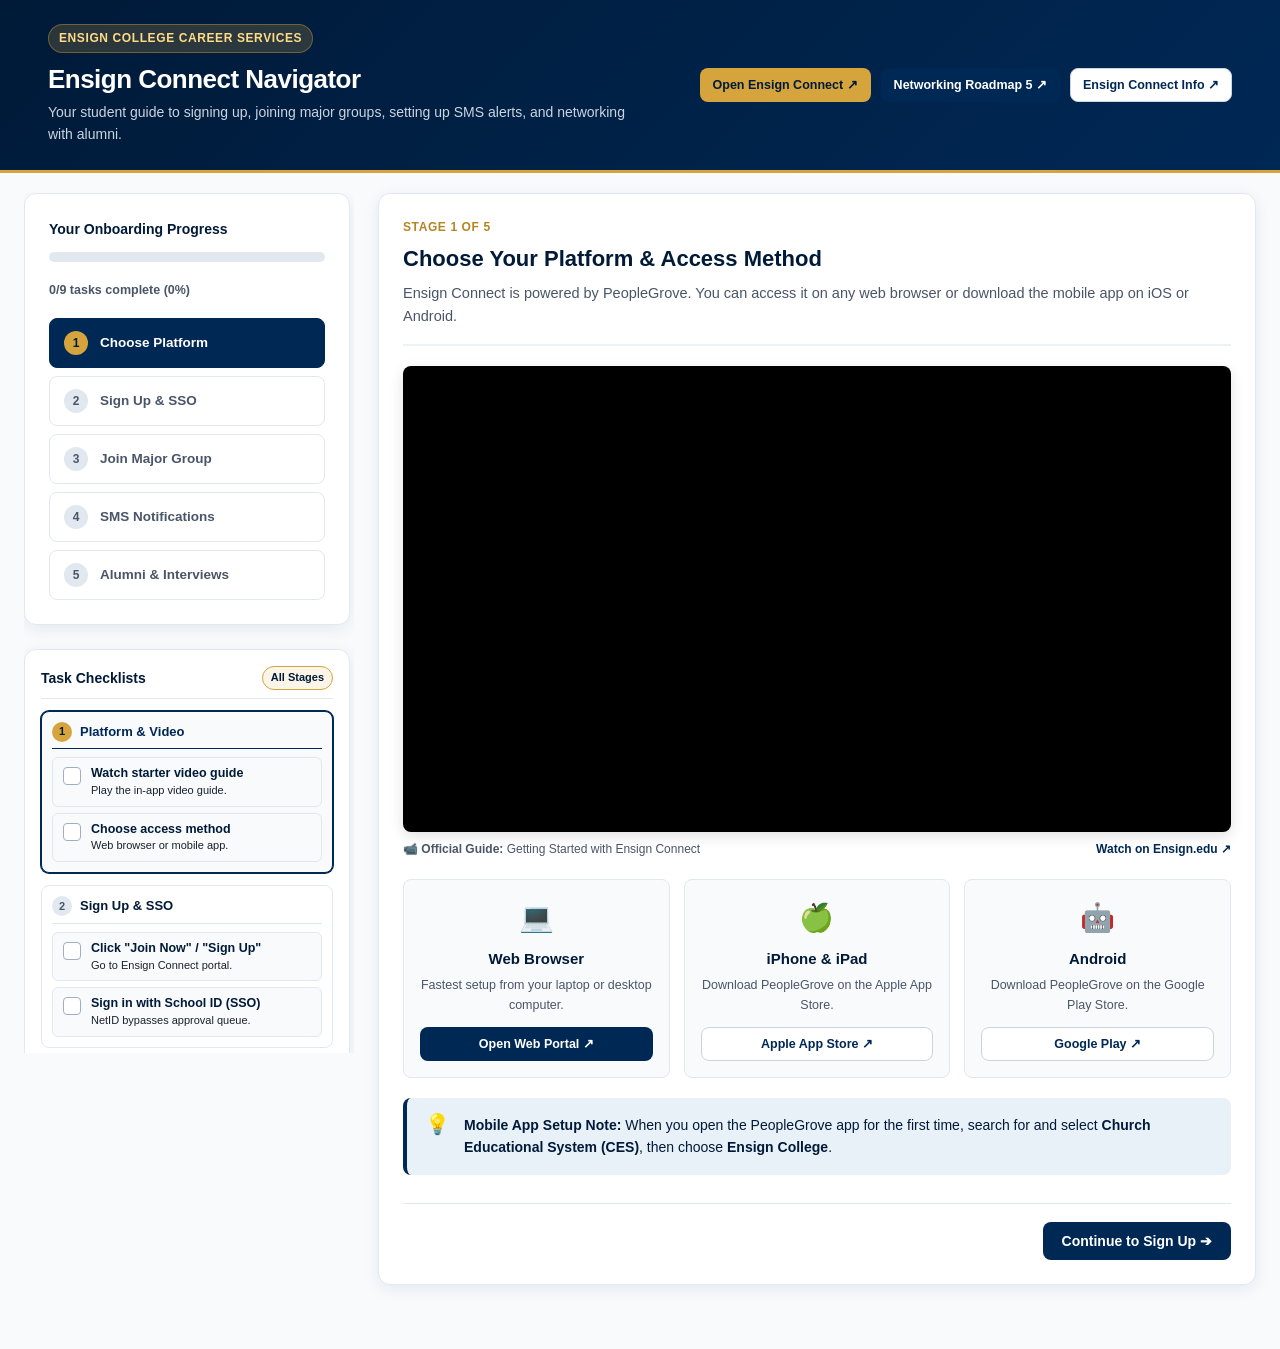
==== static/index.html @ eceb2153 "Update title to Ensign Connect Navigator v1.0" ====
<!DOCTYPE html>
<html lang="en">
<head>
  <meta charset="UTF-8">
  <meta name="viewport" content="width=device-width, initial-scale=1.0">
  <title>Ensign Connect Navigator v1.0 — Ensign College Career Services</title>
  <meta name="description" content="Step-by-step onboarding guide for Ensign College students to sign up for Ensign Connect, join major groups, enable SMS alerts, and connect with alumni.">
  <link rel="stylesheet" href="styles.css">

  <!-- Vercel Web Analytics -->
  <script>
    window.va = window.va || function () { (window.vaq = window.vaq || []).push(arguments); };
  </script>
  <script defer src="/_vercel/insights/script.js"></script>
  <!-- Vercel Speed Insights -->
  <script>
    window.si = window.si || function () { (window.siq = window.siq || []).push(arguments); };
  </script>
  <script defer src="/_vercel/speed-insights/script.js"></script>
</head>
<body>

  <!-- Header -->
  <header class="header">
    <div class="header-container">
      <div>
        <span class="brand-badge">Ensign College Career Services</span>
        <h1 class="header-title">Ensign Connect Navigator</h1>
        <p class="header-subtitle">Your student guide to signing up, joining major groups, setting up SMS alerts, and networking with alumni.</p>
      </div>
      <div class="header-actions">
        <a href="https://ces.peoplegrove.com/hub/ces/organizations/ensign-connect" target="_blank" rel="noopener noreferrer" class="btn btn-accent btn-sm">
          Open Ensign Connect ↗
        </a>
        <a href="https://connect.byu.edu/hub/ces/pathways/roadmap-5-networking-job-search-r5-copy-kO5LvQ4GdV/steps/0" target="_blank" rel="noopener noreferrer" class="btn btn-primary btn-sm">
          Networking Roadmap 5 ↗
        </a>
        <a href="https://www.ensign.edu/ensign-connect-app" target="_blank" rel="noopener noreferrer" class="btn btn-outline btn-sm">
          Ensign Connect Info ↗
        </a>
      </div>
    </div>
  </header>

  <!-- Main Layout -->
  <div class="main-content">

    <!-- Sidebar -->
    <aside class="sidebar">
      <div class="card">
        <div class="progress-header">
          <strong style="font-size: 14px; color: var(--navy-900);">Your Onboarding Progress</strong>
        </div>
        <div class="progress-bar-bg">
          <div id="progress-fill" class="progress-bar-fill"></div>
        </div>
        <p id="progress-count" style="font-size: 12.5px; color: var(--gray-700); margin-bottom: 18px; font-weight: 600;">
          0/14 steps complete (0%)
        </p>

        <nav class="nav-steps" aria-label="Onboarding Steps">
          <button id="nav-step-0" class="nav-step-btn active" type="button">
            <span class="step-num">1</span>
            <span>Choose Platform</span>
          </button>
          <button id="nav-step-1" class="nav-step-btn" type="button">
            <span class="step-num">2</span>
            <span>Sign Up &amp; SSO</span>
          </button>
          <button id="nav-step-2" class="nav-step-btn" type="button">
            <span class="step-num">3</span>
            <span>Join Major Group</span>
          </button>
          <button id="nav-step-3" class="nav-step-btn" type="button">
            <span class="step-num">4</span>
            <span>SMS Notifications</span>
          </button>
          <button id="nav-step-4" class="nav-step-btn" type="button">
            <span class="step-num">5</span>
            <span>Alumni &amp; Interviews</span>
          </button>
        </nav>
      </div>

      <!-- Checklists: Always Displayed on the Left -->
      <div class="card" style="padding: 16px;">
        <div style="display: flex; justify-content: space-between; align-items: center; margin-bottom: 12px; border-bottom: 1px solid var(--gray-200); padding-bottom: 8px;">
          <strong style="font-size: 14px; color: var(--navy-900);">Task Checklists</strong>
          <span style="font-size: 11px; font-weight: 700; color: var(--navy-900); background: var(--gold-100); border: 1px solid var(--gold-500); padding: 2px 8px; border-radius: 999px;">All Stages</span>
        </div>

        <div class="sidebar-checklists-wrapper">
          <!-- Step 1 Group -->
          <div class="sidebar-step-group active" id="step-group-0">
            <div class="sidebar-step-group-header" onclick="goToStep(0)">
              <span class="sidebar-step-badge">1</span>
              <span>Platform &amp; Video</span>
            </div>
            <div id="checklist-step-0" class="checklist sidebar-checklist"></div>
          </div>

          <!-- Step 2 Group -->
          <div class="sidebar-step-group" id="step-group-1">
            <div class="sidebar-step-group-header" onclick="goToStep(1)">
              <span class="sidebar-step-badge">2</span>
              <span>Sign Up &amp; SSO</span>
            </div>
            <div id="checklist-step-1" class="checklist sidebar-checklist"></div>
          </div>

          <!-- Step 3 Group -->
          <div class="sidebar-step-group" id="step-group-2">
            <div class="sidebar-step-group-header" onclick="goToStep(2)">
              <span class="sidebar-step-badge">3</span>
              <span>Join Major Group</span>
            </div>
            <div id="checklist-step-2" class="checklist sidebar-checklist"></div>
          </div>

          <!-- Step 4 Group -->
          <div class="sidebar-step-group" id="step-group-3">
            <div class="sidebar-step-group-header" onclick="goToStep(3)">
              <span class="sidebar-step-badge">4</span>
              <span>SMS Alerts</span>
            </div>
            <div id="checklist-step-3" class="checklist sidebar-checklist"></div>
          </div>

          <!-- Step 5 Group -->
          <div class="sidebar-step-group" id="step-group-4">
            <div class="sidebar-step-group-header" onclick="goToStep(4)">
              <span class="sidebar-step-badge">5</span>
              <span>Alumni &amp; Outreach</span>
            </div>
            <div id="checklist-step-4" class="checklist sidebar-checklist"></div>
          </div>
        </div>
      </div>

      <!-- Quick Resources Widget -->
      <div class="card" style="padding: 18px;">
        <strong style="font-size: 13.5px; color: var(--navy-900); display: block; margin-bottom: 10px;">Quick Resources</strong>
        <div style="display: flex; flex-direction: column; gap: 8px; font-size: 13px;">
          <a href="https://ces.peoplegrove.com/hub/ces/groups?organization=19963" target="_blank" rel="noopener noreferrer" style="color: var(--navy-800); text-decoration: none; font-weight: 600;">
            📁 Ensign Major Groups ↗
          </a>
          <a href="https://ces.peoplegrove.com/preferences/notifications" target="_blank" rel="noopener noreferrer" style="color: var(--navy-800); text-decoration: none; font-weight: 600;">
            🔔 Notification Preferences ↗
          </a>
          <a href="https://ces.peoplegrove.com/hub/ces/person" target="_blank" rel="noopener noreferrer" style="color: var(--navy-800); text-decoration: none; font-weight: 600;">
            👥 Alumni Directory ↗
          </a>
          <a href="https://connect.byu.edu/hub/ces/pathways/roadmap-5-networking-job-search-r5-copy-kO5LvQ4GdV/steps/0" target="_blank" rel="noopener noreferrer" style="color: var(--navy-800); text-decoration: none; font-weight: 600;">
            🗺️ Networking Roadmap 5 ↗
          </a>
          <a href="https://www.ensign.edu/CIS" target="_blank" rel="noopener noreferrer" style="color: var(--navy-800); text-decoration: none; font-weight: 600;">
            🎯 Career &amp; Internship Services ↗
          </a>
          <div style="margin-top: 6px; padding-top: 8px; border-top: 1px solid var(--gray-200); font-size: 11.5px; font-weight: 700; color: var(--gold-600); text-transform: uppercase;">Interview Tip Guides</div>
          <a href="https://lds-business-college.brightspotcdn.com/12/5b/6df443b6489d9c008cb497c2a95f/informational-interviews.pdf?openInDeviceBrowser=true" target="_blank" rel="noopener noreferrer" style="color: var(--navy-800); text-decoration: none; font-size: 12.5px;">
            📄 Informational Interviews Guide ↗
          </a>
          <a href="https://lds-business-college.brightspotcdn.com/f0/b5/f78938de4d26b0ba8cc704fb8727/knowyourprofessionalguide.pdf?openInDeviceBrowser=true" target="_blank" rel="noopener noreferrer" style="color: var(--navy-800); text-decoration: none; font-size: 12.5px;">
            📘 Know Your Professional Guide ↗
          </a>
          <a href="https://brightspotcdn.byu.edu/54/b6/2554ebb842fab54640a15ff0afb3/informational-interview.pdf?openInDeviceBrowser=true" target="_blank" rel="noopener noreferrer" style="color: var(--navy-800); text-decoration: none; font-size: 12.5px;">
            📑 BYU Interview Handout ↗
          </a>
        </div>
      </div>
    </aside>

    <!-- Main Step Views -->
    <main>

      <!-- STEP 1: Choose Platform -->
      <section id="step-0" class="step-section active card">
        <div class="step-header">
          <div class="step-kicker">Stage 1 of 5</div>
          <h2 class="step-title">Choose Your Platform &amp; Access Method</h2>
          <p class="step-description">
            Ensign Connect is powered by PeopleGrove. You can access it on any web browser or download the mobile app on iOS or Android.
          </p>
        </div>
        <!-- Embedded Video Player -->
        <div style="margin: 20px 0;">
          <div class="video-container" style="position: relative; padding-bottom: 56.25%; height: 0; overflow: hidden; border-radius: var(--radius-sm); box-shadow: 0 4px 14px rgba(0,0,0,0.12); background: #000;">
            <iframe src="https://players.brightcove.net/1699278547001/fSxeykeCHG_default/index.html?videoId=6398251412112"
              allowfullscreen
              allow="encrypted-media"
              style="position: absolute; top: 0; left: 0; width: 100%; height: 100%; border: 0;"
              title="Getting Started with Ensign Connect Video Guide"></iframe>
          </div>
          <div style="font-size: 12px; color: var(--gray-700); margin-top: 8px; display: flex; justify-content: space-between; align-items: center;">
            <span>📹 <strong>Official Guide:</strong> Getting Started with Ensign Connect</span>
            <a href="https://www.ensign.edu/ensign-connect-app" target="_blank" rel="noopener noreferrer" style="color: var(--navy-800); font-weight: 600; text-decoration: none;">Watch on Ensign.edu ↗</a>
          </div>
        </div>

        <div style="display: grid; grid-template-columns: repeat(auto-fit, minmax(220px, 1fr)); gap: 14px; margin-bottom: 20px;">
          <div style="border: 1px solid var(--gray-200); border-radius: var(--radius-sm); padding: 16px; text-align: center; background: var(--gray-50);">
            <div style="font-size: 28px; margin-bottom: 6px;">💻</div>
            <strong style="display: block; font-size: 15px; margin-bottom: 4px; color: var(--navy-900);">Web Browser</strong>
            <p style="font-size: 12.5px; color: var(--gray-700); margin-bottom: 12px;">Fastest setup from your laptop or desktop computer.</p>
            <a href="https://ces.peoplegrove.com/hub/ces/organizations/ensign-connect" target="_blank" rel="noopener noreferrer" class="btn btn-primary btn-sm" style="width: 100%;">
              Open Web Portal ↗
            </a>
          </div>

          <div style="border: 1px solid var(--gray-200); border-radius: var(--radius-sm); padding: 16px; text-align: center; background: var(--gray-50);">
            <div style="font-size: 28px; margin-bottom: 6px;">🍏</div>
            <strong style="display: block; font-size: 15px; margin-bottom: 4px; color: var(--navy-900);">iPhone &amp; iPad</strong>
            <p style="font-size: 12.5px; color: var(--gray-700); margin-bottom: 12px;">Download PeopleGrove on the Apple App Store.</p>
            <a href="https://apps.apple.com/us/app/peoplegrove/id6737795408" target="_blank" rel="noopener noreferrer" class="btn btn-outline btn-sm" style="width: 100%;">
              Apple App Store ↗
            </a>
          </div>

          <div style="border: 1px solid var(--gray-200); border-radius: var(--radius-sm); padding: 16px; text-align: center; background: var(--gray-50);">
            <div style="font-size: 28px; margin-bottom: 6px;">🤖</div>
            <strong style="display: block; font-size: 15px; margin-bottom: 4px; color: var(--navy-900);">Android</strong>
            <p style="font-size: 12.5px; color: var(--gray-700); margin-bottom: 12px;">Download PeopleGrove on the Google Play Store.</p>
            <a href="https://play.google.com/store/apps/details?id=com.peoplegrove.mobile&hl=en" target="_blank" rel="noopener noreferrer" class="btn btn-outline btn-sm" style="width: 100%;">
              Google Play ↗
            </a>
          </div>
        </div>

        <div class="callout callout-info">
          <div class="callout-icon">💡</div>
          <div>
            <strong>Mobile App Setup Note:</strong> When you open the PeopleGrove app for the first time, search for and select <strong>Church Educational System (CES)</strong>, then choose <strong>Ensign College</strong>.
          </div>
        </div>



        <div class="step-footer">
          <div></div>
          <button type="button" class="btn btn-primary" data-next-step>Continue to Sign Up ➔</button>
        </div>
      </section>

      <!-- STEP 2: Sign Up & SSO -->
      <section id="step-1" class="step-section card">
        <div class="step-header">
          <div class="step-kicker">Stage 2 of 5</div>
          <h2 class="step-title">Sign Up &amp; SSO Authentication</h2>
          <p class="step-description">
            Complete your registration using your official Ensign College account.
          </p>
        </div>

        <div class="callout callout-warning">
          <div class="callout-icon">⚡</div>
          <div>
            <strong>Important Recommendation:</strong> Always select <strong>"Sign in with school ID"</strong>! Continuing with CES SSO (Single Sign-On with your NetID) automatically verifies your active student enrollment and <strong>bypasses the manual approval queue</strong>.
          </div>
        </div>

        <div style="background: var(--white); border: 1px solid var(--gray-200); border-radius: var(--radius-sm); padding: 18px; margin: 16px 0;">
          <h3 style="font-size: 16px; color: var(--navy-900); margin-bottom: 12px;">Sign-Up Flow Walkthrough</h3>
          <ol style="padding-left: 20px; display: flex; flex-direction: column; gap: 10px; font-size: 14px; color: var(--gray-700);">
            <li>Go to the <a href="https://ces.peoplegrove.com/hub/ces/organizations/ensign-connect" target="_blank" rel="noopener noreferrer" style="color: var(--navy-800); font-weight: 700;">Ensign Connect Portal</a>.</li>
            <li>Click the gold <strong>"Join Now"</strong> or <strong>"Sign Up"</strong> button in the welcome banner.</li>
            <li>Select <strong>"Sign in with school ID"</strong>.</li>
            <li>Log in using your Church Account / Ensign College NetID credentials when redirected to <code>alumni.ceslogin.org</code>.</li>
            <li>Confirm your profile details (your major, degree program, and anticipated graduation year).</li>
          </ol>
        </div>

        <div class="callout callout-info">
          <div class="callout-icon">ℹ️</div>
          <div>
            <strong>Signing up with LinkedIn or Email:</strong> If you sign up using LinkedIn or personal email instead of your school ID, your profile enters an administrative verification queue before you can access alumni and groups.
          </div>
        </div>



        <div class="step-footer">
          <button type="button" class="btn btn-outline" data-prev-step>⬅ Back</button>
          <button type="button" class="btn btn-primary" data-next-step>Continue to Major Groups ➔</button>
        </div>
      </section>

      <!-- STEP 3: Join Major Group -->
      <section id="step-2" class="step-section card">
        <div class="step-header">
          <div class="step-kicker">Stage 3 of 5 · Task 2 Step 2</div>
          <h2 class="step-title">Join Your Major Group</h2>
          <p class="step-description">
            Connecting to your major group lets you interact with peers, alumni in your specific field, and program faculty.
          </p>
        </div>

        <div class="callout callout-success">
          <div class="callout-icon">🎯</div>
          <div>
            <strong>ENS 101 Mentor Appointment Direction:</strong> Choose <em>Ensign College</em> under Schools, open <em>Groups</em>, and select the matching group for your degree program.
          </div>
        </div>

        <div style="background: var(--white); border: 1px solid var(--gray-200); border-radius: var(--radius-sm); padding: 18px; margin: 16px 0;">
          <h3 style="font-size: 16px; color: var(--navy-900); margin-bottom: 8px;">Key Controls to Look For</h3>
          <ul style="padding-left: 20px; display: flex; flex-direction: column; gap: 8px; font-size: 13.5px; color: var(--gray-700);">
            <li><strong>Green "Join" Button:</strong> Click this to officially enter the group for your degree program.</li>
            <li><strong>Blue "Members" Tab:</strong> View enrolled students, alumni mentors, and faculty members in your department.</li>
            <li><strong>Blue "Discussion" Tab:</strong> Post career questions, read job/internship leads, and engage with the community.</li>
          </ul>
        </div>

        <!-- Searchable Groups Directory -->
        <div style="margin: 22px 0;">
          <div style="display: flex; justify-content: space-between; align-items: center; flex-wrap: wrap; gap: 10px;">
            <h3 style="font-size: 16px; color: var(--navy-900);">Ensign College Major Groups Directory</h3>
            <a href="https://ces.peoplegrove.com/hub/ces/groups?organization=19963" target="_blank" rel="noopener noreferrer" class="btn btn-accent btn-sm">
              Browse All Groups on Ensign Connect ↗
            </a>
          </div>

          <div class="groups-filter">
            <input id="group-search-input" type="text" class="search-input" placeholder="Search major (e.g., Cybersecurity, Accounting, Software)..." aria-label="Search Ensign College major groups">
          </div>

          <div id="groups-grid" class="groups-grid">
            <!-- Dynamically populated from config -->
          </div>
        </div>



        <div class="step-footer">
          <button type="button" class="btn btn-outline" data-prev-step>⬅ Back</button>
          <button type="button" class="btn btn-primary" data-next-step>Continue to Notifications ➔</button>
        </div>
      </section>

      <!-- STEP 4: Configure SMS Notifications -->
      <section id="step-3" class="step-section card">
        <div class="step-header">
          <div class="step-kicker">Stage 4 of 5</div>
          <h2 class="step-title">Enable SMS &amp; Notification Preferences</h2>
          <p class="step-description">
            Never miss an alumni connection or mentor message by turning on SMS text alerts.
          </p>
        </div>

        <div class="callout callout-warning">
          <div class="callout-icon">📱</div>
          <div>
            <strong>Crucial Setting from Ensign College:</strong> Most alumni reply promptly via Ensign Connect messaging. If SMS notifications are disabled, student replies are often delayed by days or missed entirely!
          </div>
        </div>

        <div style="background: var(--white); border: 1px solid var(--gray-200); border-radius: var(--radius-sm); padding: 32px 20px; margin: 24px 0; text-align: center;">
          <p style="font-size: 15px; color: var(--gray-700); margin-bottom: 20px; max-width: 560px; margin-left: auto; margin-right: auto;">
            Ensign Connect opens directly to your Notification Preferences where you can enter your mobile phone number and toggle SMS text alerts on.
          </p>
          <a id="sms-pref-link" href="https://ces.peoplegrove.com/preferences/notifications" target="_blank" rel="noopener noreferrer" class="btn btn-accent" style="padding: 12px 26px; font-size: 15px; font-weight: 700;">
            Open My Notification Preferences ↗
          </a>
        </div>

        <div class="step-footer">
          <button type="button" class="btn btn-outline" data-prev-step>⬅ Back</button>
          <button type="button" class="btn btn-primary" data-next-step>Continue to Alumni &amp; Interviews ➔</button>
        </div>
      </section>

      <!-- STEP 5: Alumni & Informational Interviews -->
      <section id="step-4" class="step-section card">
        <div class="step-header">
          <div class="step-kicker">Stage 5 of 5 · Task 2 Step 2</div>
          <h2 class="step-title">Connect with Alumni &amp; Informational Interviews</h2>
          <p class="step-description">
            Explore the Ensign College alumni community, review informational interview questions, and draft your outreach message.
          </p>
        </div>

        <div class="callout callout-info">
          <div class="callout-icon">👥</div>
          <div>
            <strong>Exploring the Community:</strong> Head to the <a href="https://ces.peoplegrove.com/hub/ces/person" target="_blank" rel="noopener noreferrer" style="color: var(--navy-800); font-weight: 700;">Alumni &amp; Community Directory</a> to filter by industry, employer, degree, or graduation year.
          </div>
        </div>

        <!-- Recommended Roadmap 5 Box -->
        <div style="background: var(--gold-100); border: 1.5px solid var(--gold-500); border-radius: var(--radius-sm); padding: 18px 20px; margin: 18px 0; display: flex; justify-content: space-between; align-items: center; flex-wrap: wrap; gap: 14px;">
          <div>
            <div style="font-size: 11px; font-weight: 700; color: #7a5c00; text-transform: uppercase; letter-spacing: 0.05em; margin-bottom: 3px;">Essential PeopleGrove Module</div>
            <h3 style="font-size: 16px; color: var(--navy-900); margin: 0 0 4px 0;">Roadmap 5: Networking &amp; Job Search</h3>
            <p style="font-size: 13px; color: var(--gray-700); margin: 0; max-width: 650px;">
              Master informational interviews, outreach message etiquette, and professional networking strategies through the official CES Roadmap.
            </p>
          </div>
          <a href="https://connect.byu.edu/hub/ces/pathways/roadmap-5-networking-job-search-r5-copy-kO5LvQ4GdV/steps/0" target="_blank" rel="noopener noreferrer" class="btn btn-accent btn-sm" style="white-space: nowrap; font-weight: 700; padding: 9px 16px;">
            Open Roadmap 5 ↗
          </a>
        </div>

        <!-- Official Informational Interview Guides & Tip Handouts -->
        <div style="background: var(--white); border: 1px solid var(--gray-200); border-radius: var(--radius-sm); padding: 18px; margin: 16px 0;">
          <div style="display: flex; justify-content: space-between; align-items: center; flex-wrap: wrap; gap: 8px; margin-bottom: 12px;">
            <h3 style="font-size: 16px; color: var(--navy-900);">Official Informational Interview Tip Guides</h3>
            <span style="font-size: 11.5px; color: var(--gold-600); font-weight: 700; text-transform: uppercase;">Official PDF Guides</span>
          </div>
          <p style="font-size: 13px; color: var(--gray-700); margin-bottom: 12px;">
            Review these official handouts for interview questions, preparation checklists, and outreach tips:
          </p>
          <div style="display: grid; grid-template-columns: repeat(auto-fit, minmax(220px, 1fr)); gap: 12px;">
            <a href="https://lds-business-college.brightspotcdn.com/12/5b/6df443b6489d9c008cb497c2a95f/informational-interviews.pdf?openInDeviceBrowser=true" target="_blank" rel="noopener noreferrer" class="btn btn-outline btn-sm" style="text-align: left; justify-content: flex-start; padding: 10px 14px; font-weight: 600;">
              📄 Informational Interviews Guide ↗
            </a>
            <a href="https://lds-business-college.brightspotcdn.com/f0/b5/f78938de4d26b0ba8cc704fb8727/knowyourprofessionalguide.pdf?openInDeviceBrowser=true" target="_blank" rel="noopener noreferrer" class="btn btn-outline btn-sm" style="text-align: left; justify-content: flex-start; padding: 10px 14px; font-weight: 600;">
              📘 Know Your Professional Guide ↗
            </a>
            <a href="https://brightspotcdn.byu.edu/54/b6/2554ebb842fab54640a15ff0afb3/informational-interview.pdf?openInDeviceBrowser=true" target="_blank" rel="noopener noreferrer" class="btn btn-outline btn-sm" style="text-align: left; justify-content: flex-start; padding: 10px 14px; font-weight: 600;">
              📑 BYU Interview Handout ↗
            </a>
          </div>
        </div>

        <!-- Informational Interview Handout Reference -->
        <div style="background: var(--white); border: 1px solid var(--gray-200); border-radius: var(--radius-sm); padding: 18px; margin: 16px 0;">
          <h3 style="font-size: 16px; color: var(--navy-900); margin-bottom: 8px;">Core Informational Interview Questions (from ENS 101 Handout)</h3>
          <p style="font-size: 13px; color: var(--gray-700); margin-bottom: 12px;">Use these questions when conducting a 15-minute informational interview:</p>
          <ul style="padding-left: 20px; display: flex; flex-direction: column; gap: 8px; font-size: 13.5px; color: var(--gray-700);">
            <li>How did your coursework and certificates at Ensign College help you launch your career?</li>
            <li>What does a typical day look like in your current role?</li>
            <li>Which technical tools, skills, or certifications do you look for in entry-level candidates?</li>
            <li>What advice would you give to a current Ensign College student applying for their first internship?</li>
            <li>Who else or what professional groups would you recommend I connect with?</li>
          </ul>
        </div>

        <!-- Outreach Generator -->
        <div style="background: var(--gray-50); border: 1px solid var(--gray-300); border-radius: var(--radius-sm); padding: 20px; margin: 20px 0;">
          <h3 style="font-size: 16px; color: var(--navy-900); margin-bottom: 6px;">Outreach Message Generator</h3>
          <p style="font-size: 13px; color: var(--gray-700); margin-bottom: 16px;">
            Fill in your details to create a polite, professional connection request ready to send on Ensign Connect:
          </p>

          <form id="outreach-form">
            <div style="display: grid; grid-template-columns: repeat(auto-fit, minmax(220px, 1fr)); gap: 14px;">
              <div class="form-group">
                <label class="form-label" for="outreach-student-name">Your Name</label>
                <input id="outreach-student-name" type="text" class="form-control" placeholder="e.g. Maria Santos" required>
              </div>
              <div class="form-group">
                <label class="form-label" for="outreach-alum-name">Alumnus Name (Optional)</label>
                <input id="outreach-alum-name" type="text" class="form-control" placeholder="e.g. John Taylor">
              </div>
              <div class="form-group">
                <label class="form-label" for="outreach-major">Your Major</label>
                <input id="outreach-major" type="text" class="form-control" placeholder="e.g. Cybersecurity" required>
              </div>
              <div class="form-group">
                <label class="form-label" for="outreach-career">Career Role / Field of Interest</label>
                <input id="outreach-career" type="text" class="form-control" placeholder="e.g. Cloud Security Analyst" required>
              </div>
              <div class="form-group">
                <label class="form-label" for="outreach-tone">Message Style</label>
                <select id="outreach-tone" class="form-control">
                  <option value="standard">Standard (Respectful &amp; Thorough)</option>
                  <option value="focused">Focused (Quick 15-minute direct ask)</option>
                  <option value="casual">Casual (Friendly student-to-alum)</option>
                </select>
              </div>
            </div>

            <button type="submit" class="btn btn-primary" style="margin-top: 8px;">
              Generate Outreach Message ✍️
            </button>
          </form>

          <div id="outreach-box" style="display: none; margin-top: 18px;">
            <div style="display: flex; justify-content: space-between; align-items: center; margin-bottom: 8px;">
              <strong style="font-size: 13.5px; color: var(--navy-900);">Your Generated Message:</strong>
              <button id="copy-outreach-btn" type="button" class="btn btn-outline btn-sm">
                📋 Copy Message
              </button>
            </div>
            <div id="outreach-result" class="outreach-output"></div>
          </div>
        </div>



        <div class="step-footer">
          <button type="button" class="btn btn-outline" data-prev-step>⬅ Back</button>
          <a href="https://ces.peoplegrove.com/hub/ces/person" target="_blank" rel="noopener noreferrer" class="btn btn-success">
            Open Alumni Community &amp; Connect ↗
          </a>
        </div>
      </section>

    </main>
  </div>

  <!-- Toast Notification Container -->
  <div id="toast" class="toast"></div>

  <script src="app.js"></script>
</body>
</html>
---- static/styles.css ----
:root {
  --navy-900: #001a38;
  --navy-800: #002855;
  --navy-700: #0a3a70;
  --navy-100: #e8f0f8;
  --gold-500: #d6a43d;
  --gold-600: #b58525;
  --gold-100: #fbf5e8;
  --green-600: #007a3e;
  --green-500: #0e8c4c;
  --green-100: #e6f6ed;
  --gray-900: #1a202c;
  --gray-700: #4a5568;
  --gray-500: #718096;
  --gray-300: #cbd5e0;
  --gray-200: #e2e8f0;
  --gray-100: #edf2f7;
  --gray-50:  #f8fafc;
  --white:    #ffffff;
  --radius:   12px;
  --radius-sm: 8px;
  --shadow:   0 4px 16px rgba(0, 40, 85, 0.08);
  --shadow-lg: 0 8px 30px rgba(0, 40, 85, 0.12);
  --font-main: -apple-system, BlinkMacSystemFont, "Segoe UI", Roboto, Helvetica, Arial, sans-serif;
}

*, *::before, *::after {
  box-sizing: border-box;
  margin: 0;
  padding: 0;
}

body {
  font-family: var(--font-main);
  background-color: var(--gray-50);
  color: var(--gray-900);
  line-height: 1.6;
  -webkit-font-smoothing: antialiased;
}

/* Header */
.header {
  background: linear-gradient(135deg, var(--navy-900) 0%, var(--navy-800) 100%);
  color: var(--white);
  padding: 24px 20px;
  border-bottom: 3px solid var(--gold-500);
}

.header-container {
  width: 100%;
  max-width: 1560px;
  margin: 0 auto;
  padding: 0 16px;
  display: flex;
  flex-direction: column;
  gap: 14px;
}

@media (min-width: 768px) {
  .header-container {
    flex-direction: row;
    align-items: center;
    justify-content: space-between;
    padding: 0 28px;
  }
}

.brand-badge {
  display: inline-block;
  background-color: rgba(214, 164, 61, 0.2);
  color: #fedb88;
  font-size: 12px;
  font-weight: 700;
  text-transform: uppercase;
  letter-spacing: 0.05em;
  padding: 4px 10px;
  border-radius: 999px;
  border: 1px solid rgba(214, 164, 61, 0.4);
  margin-bottom: 6px;
}

.header-title {
  font-size: 26px;
  font-weight: 800;
  letter-spacing: -0.02em;
}

.header-subtitle {
  color: #cbd5e0;
  font-size: 14px;
  max-width: 600px;
}

.header-actions {
  display: flex;
  gap: 10px;
  flex-wrap: wrap;
}

/* Container - Responsive Full Width */
.main-content {
  width: 100%;
  max-width: 1560px;
  margin: 20px auto 40px auto;
  padding: 0 16px;
  display: grid;
  grid-template-columns: 1fr;
  gap: 20px;
}

@media (min-width: 992px) {
  .main-content {
    grid-template-columns: 330px 1fr;
    padding: 0 24px;
    gap: 24px;
    align-items: start;
  }
}

@media (min-width: 1300px) {
  .main-content {
    grid-template-columns: 360px 1fr;
    padding: 0 32px;
    gap: 28px;
  }
}

/* Card */
.card {
  background: var(--white);
  border-radius: var(--radius);
  border: 1px solid var(--gray-200);
  box-shadow: var(--shadow);
  padding: 24px;
  margin-bottom: 24px;
}

/* Sidebar Progress & Checklist */
.sidebar {
  position: sticky;
  top: 20px;
  max-height: calc(100vh - 40px);
  overflow-y: auto;
  padding-right: 4px;
}

/* Custom scrollbar for sidebar */
.sidebar::-webkit-scrollbar {
  width: 6px;
}
.sidebar::-webkit-scrollbar-track {
  background: transparent;
}
.sidebar::-webkit-scrollbar-thumb {
  background: var(--gray-300);
  border-radius: 999px;
}
.sidebar::-webkit-scrollbar-thumb:hover {
  background: var(--gray-400);
}

.progress-header {
  display: flex;
  justify-content: space-between;
  align-items: center;
  margin-bottom: 12px;
}

.progress-bar-bg {
  width: 100%;
  height: 10px;
  background-color: var(--gray-200);
  border-radius: 999px;
  overflow: hidden;
  margin-bottom: 18px;
}

.progress-bar-fill {
  height: 100%;
  background: linear-gradient(90deg, var(--gold-500) 0%, var(--green-600) 100%);
  width: 0%;
  transition: width 0.3s ease;
}

.nav-steps {
  display: flex;
  flex-direction: column;
  gap: 8px;
}

.nav-step-btn {
  display: flex;
  align-items: center;
  gap: 12px;
  padding: 12px 14px;
  background: var(--white);
  border: 1px solid var(--gray-200);
  border-radius: var(--radius-sm);
  text-align: left;
  font-size: 13.5px;
  font-weight: 600;
  color: var(--gray-700);
  cursor: pointer;
  transition: all 0.2s ease;
  width: 100%;
}

.nav-step-btn:hover {
  background: var(--navy-100);
  border-color: var(--navy-700);
  color: var(--navy-800);
}

.nav-step-btn.active {
  background: var(--navy-800);
  color: var(--white);
  border-color: var(--navy-800);
}

.step-num {
  display: inline-flex;
  align-items: center;
  justify-content: center;
  width: 24px;
  height: 24px;
  border-radius: 50%;
  background: var(--gray-200);
  color: var(--gray-700);
  font-size: 12px;
  font-weight: 700;
  flex-shrink: 0;
}

.nav-step-btn.active .step-num {
  background: var(--gold-500);
  color: var(--navy-900);
}

.nav-step-btn.completed .step-num {
  background: var(--green-600);
  color: var(--white);
}

/* Step Content Sections */
.step-section {
  display: none;
}

.step-section.active {
  display: block;
}

.step-header {
  border-bottom: 2px solid var(--gray-100);
  padding-bottom: 16px;
  margin-bottom: 20px;
}

.step-kicker {
  color: var(--gold-600);
  font-weight: 700;
  font-size: 12px;
  text-transform: uppercase;
  letter-spacing: 0.05em;
  margin-bottom: 4px;
}

.step-title {
  font-size: 22px;
  color: var(--navy-900);
  font-weight: 800;
}

.step-description {
  color: var(--gray-700);
  font-size: 14.5px;
  margin-top: 6px;
}

/* Callout Box */
.callout {
  padding: 16px 18px;
  border-radius: var(--radius-sm);
  margin: 18px 0;
  display: flex;
  gap: 14px;
  align-items: flex-start;
  font-size: 14px;
}

.callout-info {
  background-color: var(--navy-100);
  border-left: 4px solid var(--navy-800);
  color: var(--navy-900);
}

.callout-success {
  background-color: var(--green-100);
  border-left: 4px solid var(--green-600);
  color: #064e29;
}

.callout-warning {
  background-color: var(--gold-100);
  border-left: 4px solid var(--gold-500);
  color: #6b4d00;
}

.callout-icon {
  font-size: 20px;
  flex-shrink: 0;
  line-height: 1;
}

/* Buttons */
.btn {
  display: inline-flex;
  align-items: center;
  justify-content: center;
  gap: 8px;
  padding: 10px 18px;
  border-radius: var(--radius-sm);
  font-size: 14px;
  font-weight: 700;
  text-decoration: none;
  cursor: pointer;
  transition: all 0.16s ease;
  border: 1.5px solid transparent;
}

.btn-primary {
  background: var(--navy-800);
  color: var(--white);
}

.btn-primary:hover {
  background: var(--navy-900);
  transform: translateY(-1px);
}

.btn-accent {
  background: var(--gold-500);
  color: var(--navy-900);
}

.btn-accent:hover {
  background: var(--gold-600);
  color: var(--white);
}

.btn-outline {
  background: var(--white);
  border-color: var(--gray-300);
  color: var(--navy-800);
}

.btn-outline:hover {
  background: var(--gray-100);
  border-color: var(--navy-800);
}

.btn-success {
  background: var(--green-600);
  color: var(--white);
}

.btn-success:hover {
  background: var(--green-500);
}

.btn-sm {
  padding: 6px 12px;
  font-size: 12.5px;
}

/* Checklist Items */
.checklist {
  display: flex;
  flex-direction: column;
  gap: 12px;
  margin: 18px 0;
}

.check-item {
  display: flex;
  gap: 14px;
  align-items: flex-start;
  padding: 14px 16px;
  background: var(--gray-50);
  border: 1px solid var(--gray-200);
  border-radius: var(--radius-sm);
  cursor: pointer;
  transition: all 0.18s ease;
}

.check-item:hover {
  border-color: var(--navy-700);
  background: var(--white);
}

.check-item.checked {
  background: var(--green-100);
  border-color: #a7dfc0;
}

.check-item.checked .check-item-title {
  text-decoration: line-through;
  color: var(--gray-500);
}

.check-box {
  width: 22px;
  height: 22px;
  border-radius: 6px;
  border: 2px solid var(--gray-400, #a0aec0);
  display: flex;
  align-items: center;
  justify-content: center;
  flex-shrink: 0;
  margin-top: 2px;
  background: var(--white);
  transition: all 0.15s ease;
}

.check-item.checked .check-box {
  background: var(--green-600);
  border-color: var(--green-600);
  color: var(--white);
}

.check-item-title {
  font-weight: 700;
  font-size: 14.5px;
  color: var(--navy-900);
}

.check-item-desc {
  font-size: 13px;
  color: var(--gray-700);
  margin-top: 3px;
}

/* Major Groups Grid */
.groups-filter {
  margin: 16px 0;
  display: flex;
  gap: 10px;
}

.search-input {
  flex: 1;
  padding: 10px 14px;
  border: 1px solid var(--gray-300);
  border-radius: var(--radius-sm);
  font-size: 14px;
}

.search-input:focus {
  outline: 3px solid rgba(214, 164, 61, 0.45);
  border-color: var(--gold-500);
}

.groups-grid {
  display: grid;
  grid-template-columns: 1fr;
  gap: 12px;
  margin-top: 14px;
}

@media (min-width: 600px) {
  .groups-grid {
    grid-template-columns: repeat(auto-fill, minmax(280px, 1fr));
  }
}

.group-card {
  padding: 14px 16px;
  background: var(--white);
  border: 1px solid var(--gray-200);
  border-radius: var(--radius-sm);
  display: flex;
  flex-direction: column;
  justify-content: space-between;
  gap: 10px;
  transition: all 0.16s ease;
}

.group-card:hover {
  border-color: var(--navy-700);
  box-shadow: 0 4px 12px rgba(0, 40, 85, 0.08);
}

.group-dept {
  font-size: 11px;
  text-transform: uppercase;
  font-weight: 700;
  color: var(--gold-600);
}

.group-name {
  font-size: 14.5px;
  font-weight: 700;
  color: var(--navy-900);
}

/* Interactive Form & Outreach Generator */
.form-group {
  margin-bottom: 14px;
}

.form-label {
  display: block;
  font-weight: 700;
  font-size: 13px;
  margin-bottom: 5px;
  color: var(--gray-700);
}

.form-control {
  width: 100%;
  padding: 10px 14px;
  border: 1px solid var(--gray-300);
  border-radius: var(--radius-sm);
  font-size: 14px;
  font-family: inherit;
}

.form-control:focus {
  outline: 3px solid rgba(214, 164, 61, 0.45);
  border-color: var(--gold-500);
}

.outreach-output {
  margin-top: 18px;
  background: var(--gray-50);
  border: 1px solid var(--gray-300);
  border-radius: var(--radius-sm);
  padding: 16px;
  font-size: 13.5px;
  white-space: pre-wrap;
  font-family: inherit;
  color: var(--gray-900);
  max-height: 300px;
  overflow-y: auto;
}

/* Footer Navigation */
.step-footer {
  margin-top: 28px;
  padding-top: 18px;
  border-top: 1px solid var(--gray-200);
  display: flex;
  justify-content: space-between;
  gap: 12px;
}

/* Toast */
.toast {
  position: fixed;
  bottom: 24px;
  right: 24px;
  background: var(--navy-900);
  color: var(--white);
  padding: 12px 20px;
  border-radius: var(--radius-sm);
  border-left: 4px solid var(--gold-500);
  box-shadow: var(--shadow-lg);
  font-size: 13.5px;
  font-weight: 600;
  opacity: 0;
  transform: translateY(20px);
  transition: all 0.25s ease;
  pointer-events: none;
  z-index: 100;
}

.toast.show {
  opacity: 1;
  transform: translateY(0);
}

/* Sidebar Checklists (Always on the Left) */
.sidebar-checklists-wrapper {
  display: flex;
  flex-direction: column;
  gap: 12px;
}

.sidebar-step-group {
  border: 1px solid var(--gray-200);
  border-radius: var(--radius-sm);
  padding: 10px;
  background: var(--white);
  transition: all 0.2s ease;
}

.sidebar-step-group.active {
  border-color: var(--navy-800);
  background: #f8fafc;
  box-shadow: 0 0 0 1px var(--navy-800);
}

.sidebar-step-group-header {
  display: flex;
  align-items: center;
  gap: 8px;
  font-size: 13px;
  font-weight: 700;
  color: var(--navy-900);
  cursor: pointer;
  margin-bottom: 8px;
  padding-bottom: 6px;
  border-bottom: 1px solid var(--gray-200);
  user-select: none;
}

.sidebar-step-group.active .sidebar-step-group-header {
  color: var(--navy-800);
  border-bottom-color: var(--navy-200);
}

.sidebar-step-badge {
  display: inline-flex;
  align-items: center;
  justify-content: center;
  width: 20px;
  height: 20px;
  border-radius: 50%;
  background: var(--gray-200);
  color: var(--gray-700);
  font-size: 11px;
  font-weight: 700;
  flex-shrink: 0;
}

.sidebar-step-group.active .sidebar-step-badge {
  background: var(--gold-500);
  color: var(--navy-900);
}

.sidebar-step-group.completed .sidebar-step-badge {
  background: var(--green-600);
  color: var(--white);
}

.sidebar-checklist {
  display: flex;
  flex-direction: column;
  gap: 6px;
  margin: 0 !important;
}

.sidebar-checklist .check-item {
  padding: 8px 10px;
  gap: 10px;
  background: var(--gray-50);
  border: 1px solid var(--gray-200);
  border-radius: 6px;
}

.sidebar-checklist .check-item:hover {
  background: var(--white);
  border-color: var(--navy-700);
}

.sidebar-checklist .check-item.checked {
  background: var(--green-100);
  border-color: #a7dfc0;
}

.sidebar-checklist .check-box {
  width: 18px;
  height: 18px;
  border-radius: 4px;
  border-width: 1.5px;
  margin-top: 1px;
}

.sidebar-checklist .check-item.checked .check-box {
  background: var(--green-600);
  border-color: var(--green-600);
}

.sidebar-checklist .check-item-title {
  font-size: 12.5px;
  line-height: 1.25;
}

.sidebar-checklist .check-item-desc {
  font-size: 11px;
  line-height: 1.25;
  margin-top: 2px;
  color: var(--gray-600);
}
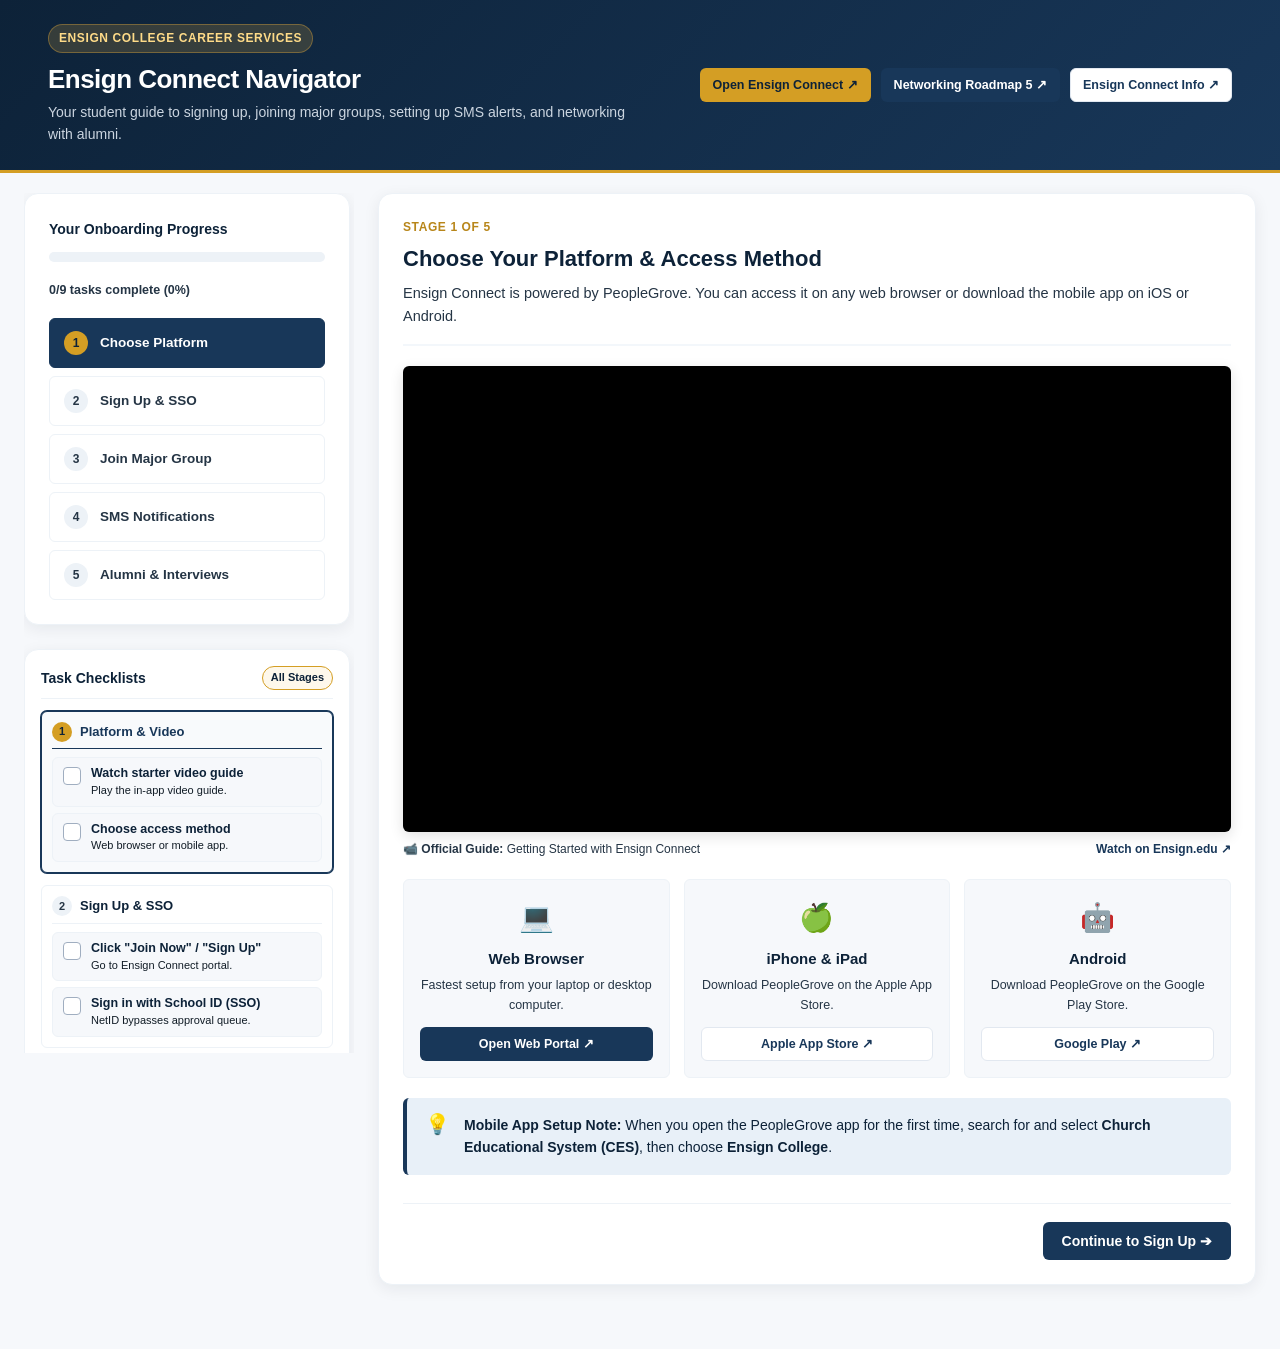
==== commit 11499aad: "Ensign Connect Navigator v1.0: standardize UX/UI with CES tokens" ====
--- a/static/index.html
+++ b/static/index.html
@@ -5,7 +5,8 @@
   <meta name="viewport" content="width=device-width, initial-scale=1.0">
   <title>Ensign Connect Navigator v1.0 — Ensign College Career Services</title>
   <meta name="description" content="Step-by-step onboarding guide for Ensign College students to sign up for Ensign Connect, join major groups, enable SMS alerts, and connect with alumni.">
-  <link rel="stylesheet" href="styles.css">
+  <link rel="stylesheet" href="ces-tokens.css">
+  <link rel="stylesheet" href="styles.css?v=standard-v1.0">
 
   <!-- Vercel Web Analytics -->
   <script>
--- a/static/ces-tokens.css
+++ b/static/ces-tokens.css
@@ -0,0 +1,83 @@
+/* ==========================================================================
+   CES Design Token Sheet v1.0
+   Ensign College Career Services Design System Standard
+   Derived from Ensign Student Readiness Hub
+   ========================================================================== */
+
+:root {
+  color-scheme: light;
+
+  /* ── 1. Color: Brand Base (Ensign Navy & Slate Hierarchy) ── */
+  --ces-navy-950:     #0a1826;   /* Deepest Navy — Sidebar, main heading high-contrast */
+  --ces-navy-900:     #0d2238;   /* Primary Topbar, active dark states */
+  --ces-navy-850:     #122b46;   /* Dark interactive hover */
+  --ces-navy-800:     #183759;   /* Secondary dark surfaces */
+  --ces-navy-700:     #224974;   /* Mid slate navy */
+  --ces-navy-600:     #2f5f93;   /* Light slate navy */
+  --ces-navy-100:     #e8f0f8;   /* Soft navy tint */
+  --ces-navy-50:      #f3f7fb;   /* Subtle background / chip fill */
+
+  /* ── 2. Color: Gold Accent (Warm Ensign Gold) ── */
+  --ces-gold:         #d49e24;   /* Primary accent, active borders, status pills */
+  --ces-gold-hover:   #b8861a;   /* Hover gold state */
+  --ces-gold-light:   #fef8eb;   /* Light gold badge/alert background */
+  --ces-gold-border:  #f3d791;   /* Gold subtle border */
+
+  /* ── 3. Color: Surface & Content ── */
+  --ces-ink:          #111c26;   /* High-contrast body text */
+  --ces-ink-soft:     #253545;   /* Secondary text */
+  --ces-muted:        #5c6e80;   /* Muted captions, metadata */
+  --ces-muted-light:  #8ba0b5;   /* Subtle icons, placeholders */
+  --ces-line:         #e2e8f0;   /* Standard card borders & dividers */
+  --ces-line-soft:    #edf2f7;   /* Secondary subtle dividers */
+  --ces-surface:      #ffffff;   /* Card, modal, panel surfaces */
+  --ces-background:   #f6f8fb;   /* Clean page background */
+
+  /* ── 4. Color: Semantic / Status ── */
+  --ces-success:      #059669;   /* Live / Online / Complete */
+  --ces-success-bg:   #ecfdf5;   /* Light green fill */
+  --ces-success-border:#a7f3d0;
+  --ces-warning:      #d97706;   /* Pilot / In Progress / Pending */
+  --ces-warning-bg:   #fffbeb;   /* Light amber fill */
+  --ces-warning-border:#fde68a;
+  --ces-error:        #dc2626;   /* Offline / Alert / Incomplete */
+  --ces-error-bg:     #fef2f2;   /* Light red fill */
+  --ces-error-border: #fecaca;
+  --ces-info:         #0284c7;   /* Informational badge */
+  --ces-info-bg:      #f0f9ff;
+
+  /* ── 5. Typography ── */
+  --ces-font-body:    'Inter', -apple-system, BlinkMacSystemFont, 'Segoe UI', Roboto, Helvetica, Arial, sans-serif;
+  --ces-font-serif:   Georgia, Cambria, 'Times New Roman', serif;
+  --ces-font-mono:    ui-monospace, SFMono-Regular, Menlo, Monaco, Consolas, monospace;
+
+  --ces-text-xs:      0.75rem;    /* 12px — status pills, labels */
+  --ces-text-sm:      0.875rem;   /* 14px — secondary body */
+  --ces-text-base:    0.9375rem;  /* 15px — primary body */
+  --ces-text-lg:      1.125rem;   /* 18px — card titles */
+  --ces-text-xl:      1.25rem;    /* 20px — section headers */
+  --ces-text-2xl:     1.625rem;   /* 26px — page titles */
+
+  --ces-weight-normal:   400;
+  --ces-weight-medium:   500;
+  --ces-weight-semibold: 650;
+  --ces-weight-bold:     750;
+  --ces-weight-extrabold:850;
+
+  /* ── 6. Elevation & Shadows ── */
+  --ces-shadow-sm:    0 1px 3px rgba(10, 24, 38, 0.05);
+  --ces-shadow-md:    0 4px 16px rgba(10, 24, 38, 0.07);
+  --ces-shadow-lg:    0 12px 36px rgba(10, 24, 38, 0.10);
+  --ces-shadow-topbar:0 2px 10px rgba(10, 24, 38, 0.12);
+
+  /* ── 7. Radii ── */
+  --ces-radius-sm:    6px;
+  --ces-radius-md:    10px;
+  --ces-radius-lg:    14px;
+  --ces-radius-pill:  9999px;
+
+  /* ── 8. Transitions & Sizing ── */
+  --ces-transition:   150ms cubic-bezier(0.4, 0, 0.2, 1);
+  --ces-topbar-height:72px;
+  --ces-content-max:  1320px;
+}
--- a/static/styles.css
+++ b/static/styles.css
@@ -1,27 +1,29 @@
+@import url('ces-tokens.css');
+
 :root {
-  --navy-900: #001a38;
-  --navy-800: #002855;
-  --navy-700: #0a3a70;
-  --navy-100: #e8f0f8;
-  --gold-500: #d6a43d;
-  --gold-600: #b58525;
-  --gold-100: #fbf5e8;
-  --green-600: #007a3e;
-  --green-500: #0e8c4c;
-  --green-100: #e6f6ed;
-  --gray-900: #1a202c;
-  --gray-700: #4a5568;
-  --gray-500: #718096;
-  --gray-300: #cbd5e0;
-  --gray-200: #e2e8f0;
-  --gray-100: #edf2f7;
-  --gray-50:  #f8fafc;
-  --white:    #ffffff;
-  --radius:   12px;
-  --radius-sm: 8px;
-  --shadow:   0 4px 16px rgba(0, 40, 85, 0.08);
-  --shadow-lg: 0 8px 30px rgba(0, 40, 85, 0.12);
-  --font-main: -apple-system, BlinkMacSystemFont, "Segoe UI", Roboto, Helvetica, Arial, sans-serif;
+  --navy-900: var(--ces-navy-900);
+  --navy-800: var(--ces-navy-800);
+  --navy-700: var(--ces-navy-700);
+  --navy-100: var(--ces-navy-100);
+  --gold-500: var(--ces-gold);
+  --gold-600: var(--ces-gold-hover);
+  --gold-100: var(--ces-gold-light);
+  --green-600: var(--ces-success);
+  --green-500: var(--ces-success);
+  --green-100: var(--ces-success-bg);
+  --gray-900: var(--ces-ink);
+  --gray-700: var(--ces-ink-soft);
+  --gray-500: var(--ces-muted);
+  --gray-300: var(--ces-line);
+  --gray-200: var(--ces-line-soft);
+  --gray-100: var(--ces-navy-50);
+  --gray-50:  var(--ces-background);
+  --white:    var(--ces-surface);
+  --radius:   var(--ces-radius-lg);
+  --radius-sm: var(--ces-radius-sm);
+  --shadow:   var(--ces-shadow-md);
+  --shadow-lg: var(--ces-shadow-lg);
+  --font-main: var(--ces-font-body);
 }
 
 *, *::before, *::after {
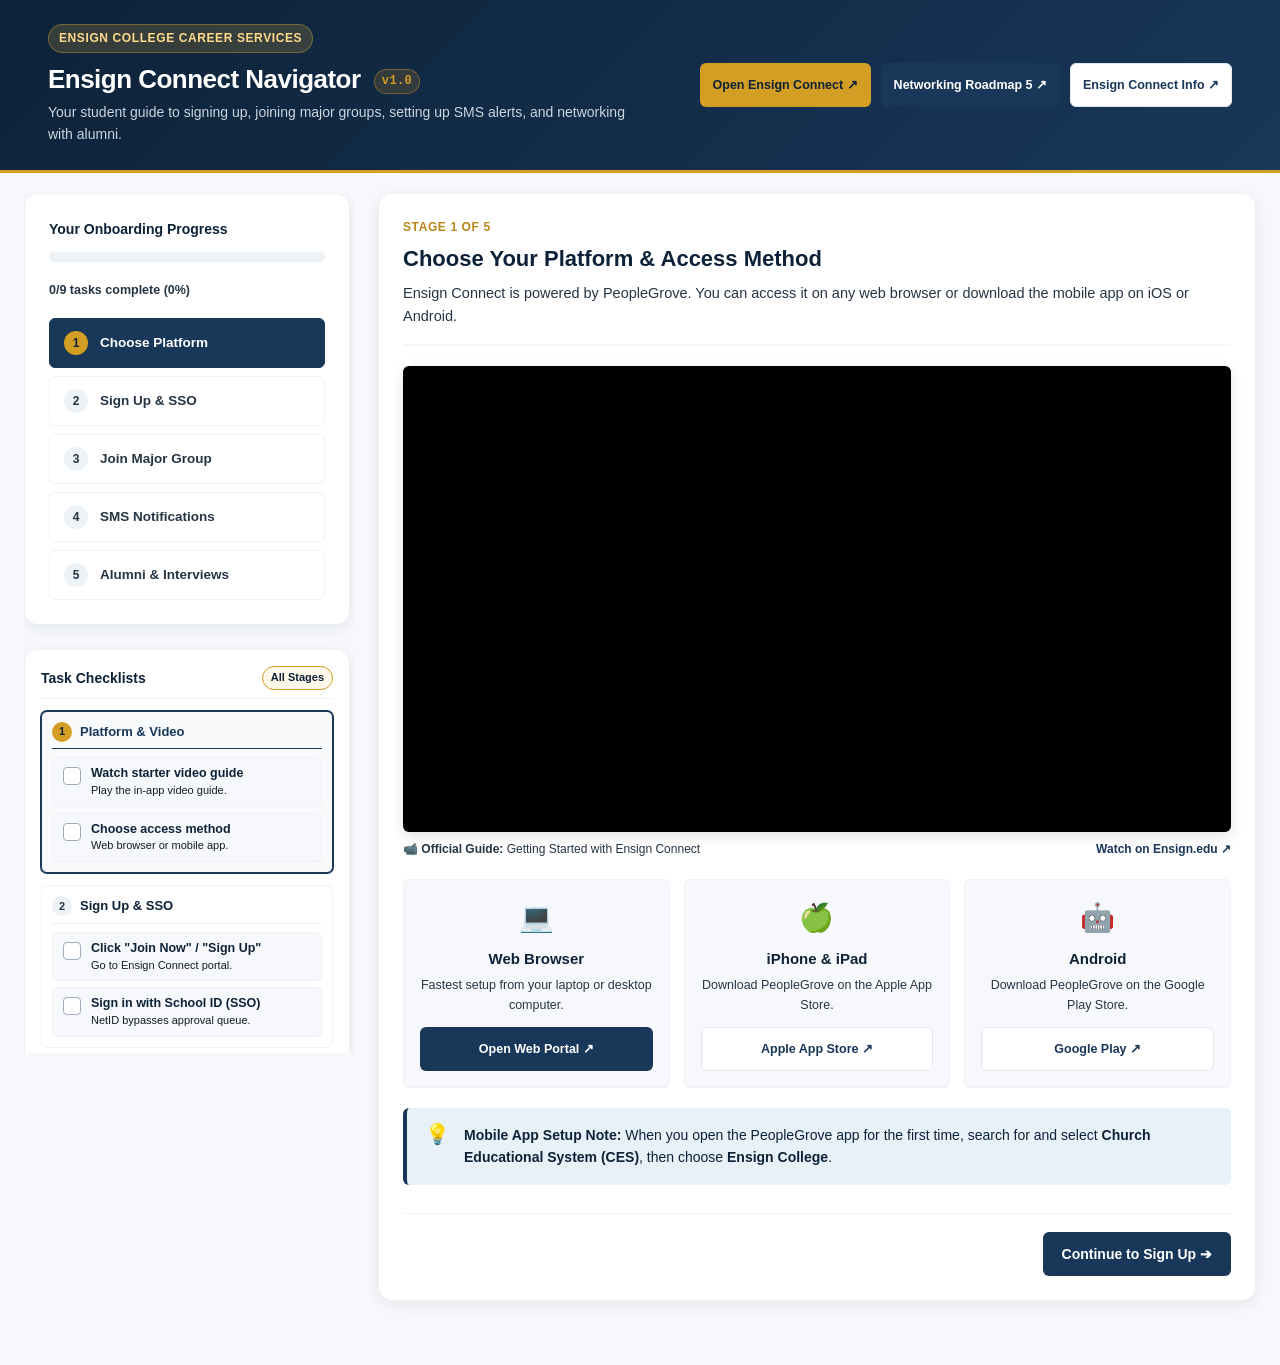
==== commit e8321d81: "Ensign Connect Navigator v1.0: standardize UX/UI with CES tokens, components, and motion utility" ====
--- a/static/index.html
+++ b/static/index.html
@@ -6,7 +6,8 @@
   <title>Ensign Connect Navigator v1.0 — Ensign College Career Services</title>
   <meta name="description" content="Step-by-step onboarding guide for Ensign College students to sign up for Ensign Connect, join major groups, enable SMS alerts, and connect with alumni.">
   <link rel="stylesheet" href="ces-tokens.css">
-  <link rel="stylesheet" href="styles.css?v=standard-v1.0">
+  <link rel="stylesheet" href="ces-components.css">
+  <link rel="stylesheet" href="styles.css?v=standard-v1.1">
 
   <!-- Vercel Web Analytics -->
   <script>
@@ -26,7 +27,7 @@
     <div class="header-container">
       <div>
         <span class="brand-badge">Ensign College Career Services</span>
-        <h1 class="header-title">Ensign Connect Navigator</h1>
+        <h1 class="header-title">Ensign Connect Navigator <span class="ces-version-tag">v1.0</span></h1>
         <p class="header-subtitle">Your student guide to signing up, joining major groups, setting up SMS alerts, and networking with alumni.</p>
       </div>
       <div class="header-actions">
@@ -502,6 +503,7 @@
   <!-- Toast Notification Container -->
   <div id="toast" class="toast"></div>
 
+  <script src="ces-motion.js"></script>
   <script src="app.js"></script>
 </body>
 </html>
--- a/static/ces-tokens.css
+++ b/static/ces-tokens.css
@@ -1,7 +1,7 @@
 /* ==========================================================================
-   CES Design Token Sheet v1.0
+   CES Design Token Sheet v1.1
    Ensign College Career Services Design System Standard
-   Derived from Ensign Student Readiness Hub
+   Derived from Ensign Student Readiness Hub & Fortified via /ui-ux-principles
    ========================================================================== */
 
 :root {
@@ -33,20 +33,49 @@
   --ces-surface:      #ffffff;   /* Card, modal, panel surfaces */
   --ces-background:   #f6f8fb;   /* Clean page background */
 
-  /* ── 4. Color: Semantic / Status ── */
-  --ces-success:      #059669;   /* Live / Online / Complete */
-  --ces-success-bg:   #ecfdf5;   /* Light green fill */
-  --ces-success-border:#a7f3d0;
-  --ces-warning:      #d97706;   /* Pilot / In Progress / Pending */
-  --ces-warning-bg:   #fffbeb;   /* Light amber fill */
-  --ces-warning-border:#fde68a;
-  --ces-error:        #dc2626;   /* Offline / Alert / Incomplete */
-  --ces-error-bg:     #fef2f2;   /* Light red fill */
-  --ces-error-border: #fecaca;
-  --ces-info:         #0284c7;   /* Informational badge */
-  --ces-info-bg:      #f0f9ff;
+  /* ── 4. Color: Semantic / Status (WCAG 2.2 AA Verified ≥ 4.5:1 on light/wash) ── */
+  --ces-status-success-bg:     #dcfce7;
+  --ces-status-success-text:   #166534; /* 6.9:1 on white, 7.2:1 on bg */
+  --ces-status-success-border: #86efac;
 
-  /* ── 5. Typography ── */
+  --ces-status-warning-bg:     #fef3c7;
+  --ces-status-warning-text:   #92400e; /* 7.6:1 on white, 7.6:1 on bg */
+  --ces-status-warning-border: #fcd34d;
+
+  --ces-status-error-bg:       #fee2e2;
+  --ces-status-error-text:     #991b1b; /* 7.1:1 on white, 7.3:1 on bg */
+  --ces-status-error-border:   #fca5a5;
+
+  --ces-status-info-bg:        #dbeafe;
+  --ces-status-info-text:      #1e3a8a; /* 8.6:1 on white */
+  --ces-status-info-border:    #93c5fd;
+
+  --ces-status-neutral-bg:     #f3f4f6;
+  --ces-status-neutral-text:   #374151; /* 8.0:1 on white */
+  --ces-status-neutral-border: #9ca3af;
+
+  /* Aliases to prevent breaking older views */
+  --ces-success:               var(--ces-status-success-text);
+  --ces-success-bg:            var(--ces-status-success-bg);
+  --ces-success-border:        var(--ces-status-success-border);
+  --ces-warning:               var(--ces-status-warning-text);
+  --ces-warning-bg:            var(--ces-status-warning-bg);
+  --ces-warning-border:        var(--ces-status-warning-border);
+  --ces-error:                 var(--ces-status-error-text);
+  --ces-error-bg:              var(--ces-status-error-bg);
+  --ces-error-border:          var(--ces-status-error-border);
+  --ces-info:                  var(--ces-status-info-text);
+  --ces-info-bg:               var(--ces-status-info-bg);
+  --ces-info-border:           var(--ces-status-info-border);
+
+  /* ── 5. Focus Ring Tokens (WCAG 2.2 AA ≥ 3:1) ── */
+  --ces-focus-ring-dark:       #f0c040; /* Gold ring for navy/dark surfaces */
+  --ces-focus-ring-light:      #1e3a5f; /* Dark navy ring for white surfaces */
+  --ces-focus-ring:            var(--ces-focus-ring-dark);
+  --ces-focus-ring-width:      2px;
+  --ces-focus-ring-offset:     2px;
+
+  /* ── 6. Typography ── */
   --ces-font-body:    'Inter', -apple-system, BlinkMacSystemFont, 'Segoe UI', Roboto, Helvetica, Arial, sans-serif;
   --ces-font-serif:   Georgia, Cambria, 'Times New Roman', serif;
   --ces-font-mono:    ui-monospace, SFMono-Regular, Menlo, Monaco, Consolas, monospace;
@@ -64,20 +93,39 @@
   --ces-weight-bold:     750;
   --ces-weight-extrabold:850;
 
-  /* ── 6. Elevation & Shadows ── */
+  /* ── 7. Elevation & Shadows ── */
   --ces-shadow-sm:    0 1px 3px rgba(10, 24, 38, 0.05);
   --ces-shadow-md:    0 4px 16px rgba(10, 24, 38, 0.07);
   --ces-shadow-lg:    0 12px 36px rgba(10, 24, 38, 0.10);
   --ces-shadow-topbar:0 2px 10px rgba(10, 24, 38, 0.12);
 
-  /* ── 7. Radii ── */
+  /* ── 8. Radii ── */
   --ces-radius-sm:    6px;
   --ces-radius-md:    10px;
   --ces-radius-lg:    14px;
   --ces-radius-pill:  9999px;
 
-  /* ── 8. Transitions & Sizing ── */
-  --ces-transition:   150ms cubic-bezier(0.4, 0, 0.2, 1);
-  --ces-topbar-height:72px;
-  --ces-content-max:  1320px;
+  /* ── 9. Touch Targets & Layout Constraints ── */
+  --ces-touch-min:          44px;
+  --ces-btn-min-height:     44px;
+  --ces-btn-min-width:      44px;
+  --ces-topbar-height:      72px;
+  --ces-content-max:        1320px;
+  --ces-prose-max-width:    68ch;
+  --ces-card-max-width:     760px;
+
+  /* ── 10. Motion & Transitions ── */
+  --ces-transition-speed:   150ms;
+  --ces-transition-easing:  cubic-bezier(0.4, 0, 0.2, 1);
+  --ces-transition:         var(--ces-transition-speed) var(--ces-transition-easing);
+  --ces-transition-smooth:  var(--ces-transition-speed) var(--ces-transition-easing);
 }
+
+/* Reduced Motion Override */
+@media (prefers-reduced-motion: reduce) {
+  :root {
+    --ces-transition-speed: 0s;
+    --ces-transition: 0s linear;
+    --ces-transition-smooth: 0s linear;
+  }
+}
--- a/static/ces-components.css
+++ b/static/ces-components.css
@@ -0,0 +1,356 @@
+/* ==========================================================================
+   CES Component Library v1.1
+   Standardized UI components for Ensign College Career Services Apps
+   Derived from Ensign Student Readiness Hub & Fortified via /ui-ux-principles
+   ========================================================================== */
+
+/* ── 1. Topbar & Header ── */
+.ces-topbar {
+  position: sticky;
+  top: 0;
+  z-index: 100;
+  min-height: var(--ces-topbar-height);
+  background: var(--ces-navy-900);
+  border-bottom: 1px solid rgba(255, 255, 255, 0.08);
+  box-shadow: var(--ces-shadow-topbar);
+  display: flex;
+  align-items: center;
+  justify-content: space-between;
+  gap: 16px;
+  padding: 0 28px;
+  color: #ffffff;
+}
+
+.ces-brand-group {
+  display: flex;
+  align-items: center;
+  gap: 14px;
+  text-decoration: none;
+  color: #ffffff;
+  min-height: var(--ces-touch-min);
+}
+
+.ces-brand-crest {
+  width: 40px;
+  height: 40px;
+  border-radius: 9px;
+  background: linear-gradient(135deg, var(--ces-navy-800) 0%, var(--ces-navy-950) 100%);
+  border: 1.5px solid var(--ces-gold);
+  display: grid;
+  place-items: center;
+  color: var(--ces-gold);
+  font-family: var(--ces-font-serif);
+  font-size: 21px;
+  font-weight: 700;
+  box-shadow: 0 4px 10px rgba(0, 0, 0, 0.25);
+  flex-shrink: 0;
+}
+
+.ces-brand-text {
+  display: flex;
+  flex-direction: column;
+}
+
+.ces-brand-title {
+  font-size: 15px;
+  font-weight: 800;
+  letter-spacing: 0.04em;
+  color: #ffffff;
+  display: flex;
+  align-items: center;
+  gap: 8px;
+}
+
+.ces-brand-sub {
+  font-size: 11px;
+  font-weight: 650;
+  color: var(--ces-gold);
+  letter-spacing: 0.14em;
+  text-transform: uppercase;
+}
+
+.ces-header-actions {
+  display: flex;
+  align-items: center;
+  gap: 12px;
+  flex-wrap: wrap;
+}
+
+.ces-nav-back {
+  display: inline-flex;
+  align-items: center;
+  gap: 6px;
+  min-height: var(--ces-btn-min-height);
+  padding: 8px 14px;
+  border-radius: var(--ces-radius-sm);
+  background: rgba(255, 255, 255, 0.08);
+  border: 1px solid rgba(255, 255, 255, 0.16);
+  color: #cbd5e1;
+  font-size: 13px;
+  font-weight: 650;
+  text-decoration: none;
+  transition: all var(--ces-transition);
+}
+
+.ces-nav-back:hover {
+  background: rgba(255, 255, 255, 0.15);
+  border-color: var(--ces-gold);
+  color: #ffffff;
+  transform: translateY(-1px);
+}
+
+.ces-nav-back:focus-visible {
+  outline: var(--ces-focus-ring-width) solid var(--ces-focus-ring);
+  outline-offset: var(--ces-focus-ring-offset);
+}
+
+/* ── 2. Status & Version Badges ── */
+.ces-version-tag {
+  display: inline-block;
+  padding: 2px 7px;
+  border-radius: var(--ces-radius-pill);
+  font-size: 11px;
+  font-weight: 750;
+  font-family: var(--ces-font-mono);
+  background: rgba(212, 158, 36, 0.2);
+  color: var(--ces-gold);
+  border: 1px solid rgba(212, 158, 36, 0.35);
+  vertical-align: middle;
+}
+
+.ces-status-pill {
+  display: inline-flex;
+  align-items: center;
+  gap: 7px;
+  min-height: 28px;
+  padding: 4px 12px;
+  border-radius: var(--ces-radius-pill);
+  font-size: 12px;
+  font-weight: 650;
+  background: rgba(255, 255, 255, 0.08);
+  border: 1px solid rgba(255, 255, 255, 0.14);
+  color: #ffffff;
+}
+
+.ces-status-pill .ces-dot {
+  width: 8px;
+  height: 8px;
+  border-radius: 50%;
+  background: var(--ces-status-success-border);
+  box-shadow: 0 0 0 2px rgba(22, 101, 52, 0.3);
+  flex-shrink: 0;
+}
+
+.ces-status-pill.warning .ces-dot {
+  background: var(--ces-status-warning-border);
+  box-shadow: 0 0 0 2px rgba(146, 64, 14, 0.3);
+}
+
+.ces-status-pill.error .ces-dot {
+  background: var(--ces-status-error-border);
+  box-shadow: 0 0 0 2px rgba(153, 27, 27, 0.3);
+}
+
+/* Light / Card Pills */
+.ces-pill {
+  display: inline-flex;
+  align-items: center;
+  gap: 6px;
+  padding: 4px 10px;
+  border-radius: var(--ces-radius-pill);
+  font-size: var(--ces-text-xs);
+  font-weight: 600;
+  line-height: 1.4;
+  border: 1px solid transparent;
+}
+
+.ces-pill--success {
+  background-color: var(--ces-status-success-bg);
+  color: var(--ces-status-success-text);
+  border-color: var(--ces-status-success-border);
+}
+
+.ces-pill--warning {
+  background-color: var(--ces-status-warning-bg);
+  color: var(--ces-status-warning-text);
+  border-color: var(--ces-status-warning-border);
+}
+
+.ces-pill--error {
+  background-color: var(--ces-status-error-bg);
+  color: var(--ces-status-error-text);
+  border-color: var(--ces-status-error-border);
+}
+
+.ces-pill--info {
+  background-color: var(--ces-status-info-bg);
+  color: var(--ces-status-info-text);
+  border-color: var(--ces-status-info-border);
+}
+
+.ces-pill--neutral {
+  background-color: var(--ces-status-neutral-bg);
+  color: var(--ces-status-neutral-text);
+  border-color: var(--ces-status-neutral-border);
+}
+
+/* ── 3. Buttons ── */
+.ces-btn {
+  display: inline-flex;
+  align-items: center;
+  justify-content: center;
+  gap: 8px;
+  min-height: var(--ces-btn-min-height);
+  min-width: var(--ces-btn-min-width);
+  padding: 9px 18px;
+  border-radius: var(--ces-radius-sm);
+  font-family: var(--ces-font-body);
+  font-size: 13.5px;
+  font-weight: 700;
+  text-decoration: none;
+  cursor: pointer;
+  border: 1.5px solid transparent;
+  transition: transform var(--ces-transition), background var(--ces-transition), border-color var(--ces-transition), box-shadow var(--ces-transition);
+}
+
+.ces-btn:hover:not(:disabled) {
+  transform: translateY(-1px);
+}
+
+.ces-btn:focus-visible,
+button:focus-visible,
+[type="button"]:focus-visible,
+[type="submit"]:focus-visible,
+a:focus-visible,
+.dashboard-link:focus-visible,
+.nav-link:focus-visible,
+[role="tab"]:focus-visible,
+[role="button"]:focus-visible {
+  outline: var(--ces-focus-ring-width) solid var(--ces-focus-ring) !important;
+  outline-offset: var(--ces-focus-ring-offset) !important;
+}
+
+.ces-btn-primary {
+  background: linear-gradient(135deg, var(--ces-navy-900) 0%, var(--ces-navy-800) 100%);
+  color: #ffffff;
+  border-color: var(--ces-navy-950);
+  box-shadow: 0 3px 12px rgba(13, 34, 56, 0.18);
+}
+
+.ces-btn-primary:hover:not(:disabled) {
+  background: linear-gradient(135deg, var(--ces-navy-850) 0%, var(--ces-navy-700) 100%);
+  box-shadow: 0 5px 16px rgba(13, 34, 56, 0.25);
+  border-color: var(--ces-gold);
+}
+
+.ces-btn-gold {
+  background: var(--ces-gold);
+  color: var(--ces-navy-950);
+  border-color: var(--ces-gold);
+  box-shadow: 0 3px 10px rgba(212, 158, 36, 0.25);
+}
+
+.ces-btn-gold:hover:not(:disabled) {
+  background: var(--ces-gold-hover);
+  border-color: var(--ces-gold-hover);
+  box-shadow: 0 5px 14px rgba(212, 158, 36, 0.35);
+}
+
+.ces-btn-secondary {
+  background: #ffffff;
+  color: var(--ces-navy-900);
+  border-color: var(--ces-line);
+}
+
+.ces-btn-secondary:hover:not(:disabled) {
+  background: var(--ces-navy-50);
+  border-color: var(--ces-navy-700);
+}
+
+/* ── 4. Panels & Cards ── */
+.ces-panel {
+  background: var(--ces-surface);
+  border: 1px solid var(--ces-line);
+  border-radius: var(--ces-radius-lg);
+  box-shadow: var(--ces-shadow-md);
+  padding: 24px 28px;
+  transition: border-color var(--ces-transition), box-shadow var(--ces-transition);
+}
+
+.ces-panel--student {
+  border-top: 4px solid var(--ces-gold);
+}
+
+.ces-panel--mentor {
+  border-top: 4px solid var(--ces-navy-700);
+}
+
+.ces-prose {
+  max-width: var(--ces-prose-max-width);
+}
+
+.ces-card-content {
+  max-width: var(--ces-card-max-width);
+  margin-inline: auto;
+}
+
+/* ── 5. Form Elements ── */
+.ces-input,
+.ces-textarea {
+  width: 100%;
+  padding: 10px 14px;
+  border: 1.5px solid var(--ces-line);
+  border-radius: var(--ces-radius-sm);
+  background: #ffffff;
+  font-family: var(--ces-font-body);
+  font-size: 14px;
+  color: var(--ces-ink);
+  transition: border-color var(--ces-transition), box-shadow var(--ces-transition);
+}
+
+.ces-input:focus-visible,
+.ces-textarea:focus-visible,
+input:focus-visible,
+textarea:focus-visible,
+select:focus-visible {
+  outline: var(--ces-focus-ring-width) solid var(--ces-focus-ring) !important;
+  outline-offset: 0px !important;
+  border-color: var(--ces-gold);
+}
+
+/* ── 6. Reduced Motion Support ── */
+@media (prefers-reduced-motion: reduce) {
+  *,
+  *::before,
+  *::after {
+    transition-duration: 0.01ms !important;
+    animation-duration: 0.01ms !important;
+    animation-iteration-count: 1 !important;
+    scroll-behavior: auto !important;
+  }
+}
+
+/* ── 7. Forced Colors (Windows High Contrast Mode) Support ── */
+@media (forced-colors: active) {
+  *:focus-visible {
+    outline: 2px solid Highlight !important;
+    outline-offset: 2px !important;
+  }
+
+  .ces-pill,
+  .ces-pill--success,
+  .ces-pill--warning,
+  .ces-pill--error,
+  .ces-pill--info,
+  .ces-pill--neutral {
+    background-color: ButtonFace;
+    color: ButtonText;
+    border-color: ButtonText;
+    forced-color-adjust: none;
+  }
+
+  .ces-status-pill .ces-dot {
+    background-color: ButtonText;
+    outline: 1px solid ButtonText;
+  }
+}
--- a/static/styles.css
+++ b/static/styles.css
@@ -694,3 +694,41 @@
   margin-top: 2px;
   color: var(--gray-600);
 }
+
+/* CES Brand Versioning & WCAG 2.2 AA Interaction Enhancements */
+.ces-version-tag {
+  display: inline-block;
+  font-size: var(--ces-font-size-xs, 0.75rem);
+  font-weight: 700;
+  color: var(--ces-gold, #f5a81c);
+  background: rgba(245, 168, 28, 0.15);
+  border: 1px solid rgba(245, 168, 28, 0.35);
+  border-radius: var(--ces-radius-full, 9999px);
+  padding: 0.1rem 0.45rem;
+  margin-left: 0.4rem;
+  vertical-align: middle;
+  letter-spacing: 0.03em;
+}
+
+button, input, select, textarea, a.btn {
+  min-height: 44px;
+}
+
+button:focus-visible, a:focus-visible, input:focus-visible, textarea:focus-visible, select:focus-visible {
+  outline: 2px solid var(--ces-gold, #f5a81c);
+  outline-offset: 2px;
+}
+
+@media (forced-colors: active) {
+  button, a, input, textarea, select {
+    border: 2px solid ButtonText !important;
+  }
+}
+
+@media (prefers-reduced-motion: reduce) {
+  *, *::before, *::after {
+    animation-duration: 0.01ms !important;
+    animation-iteration-count: 1 !important;
+    transition-duration: 0.01ms !important;
+  }
+}
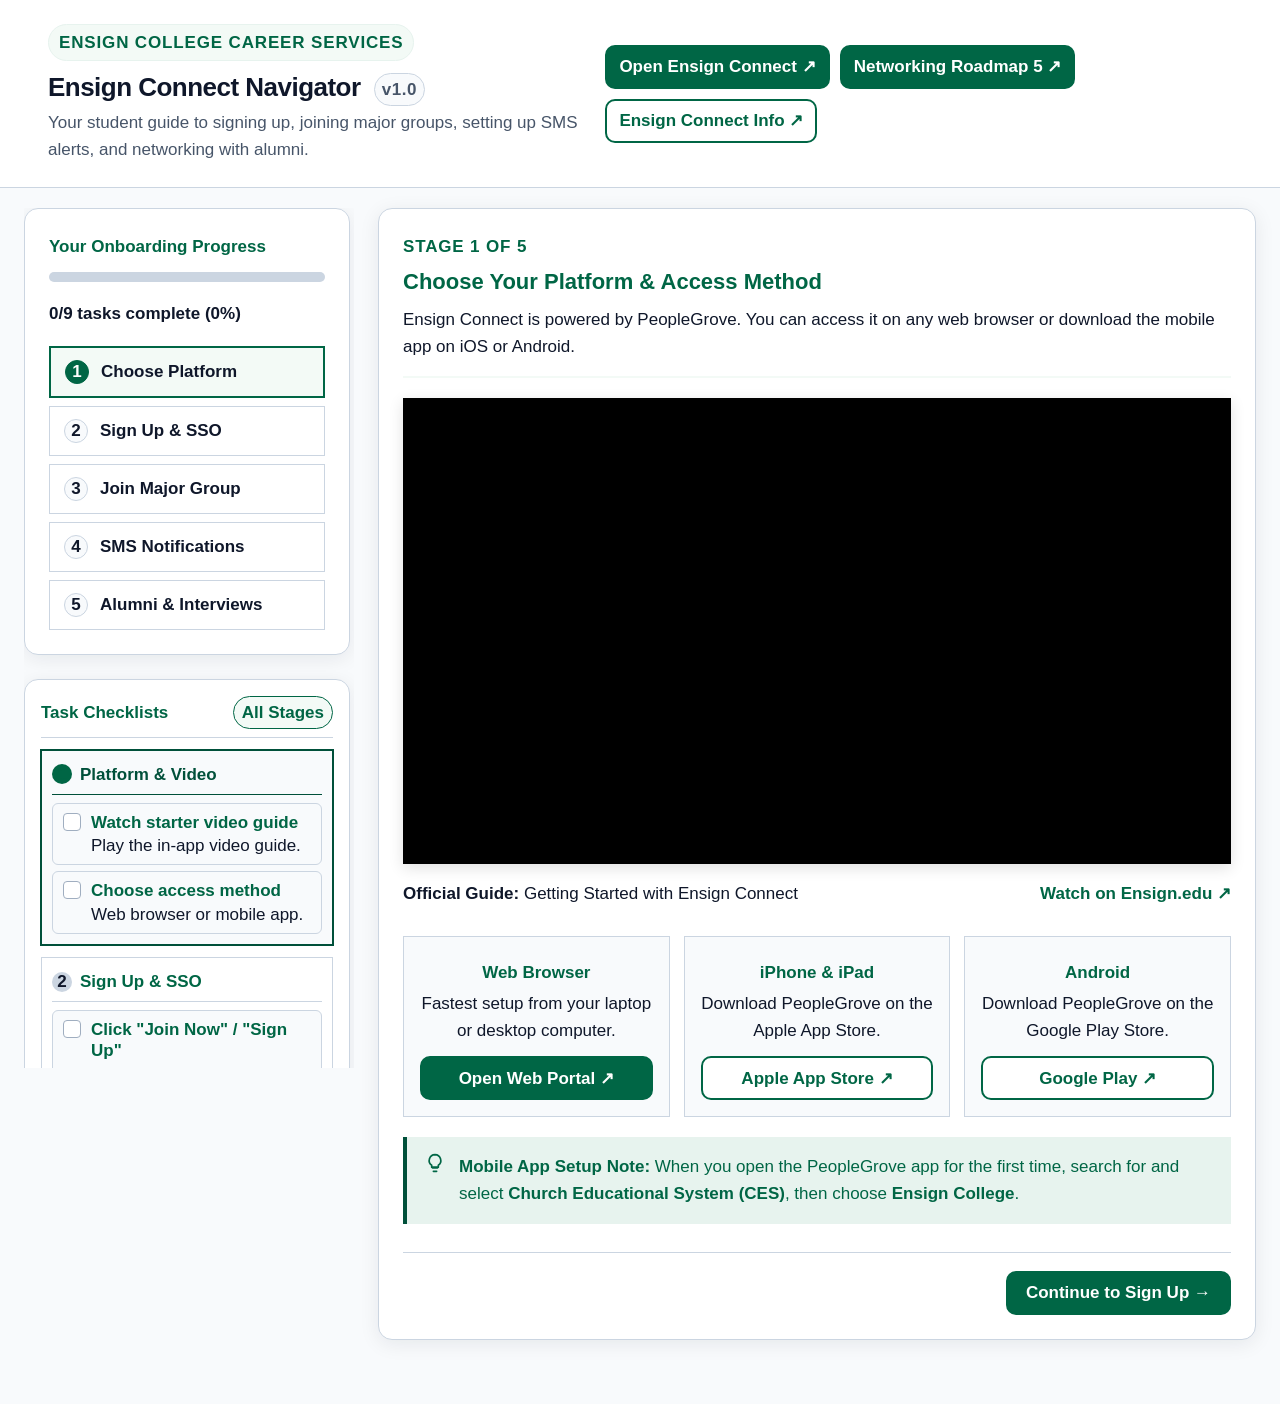
==== commit 3ab83b4e: "ECC: font floor, touch targets, ECC fields and focus, light header, emoji to SVG Co-Authored-By: Cla" ====
--- a/static/index.html
+++ b/static/index.html
@@ -7,6 +7,13 @@
   <meta name="description" content="Step-by-step onboarding guide for Ensign College students to sign up for Ensign Connect, join major groups, enable SMS alerts, and connect with alumni.">
   <link rel="stylesheet" href="ces-tokens.css">
   <link rel="stylesheet" href="ces-components.css">
+  <link rel="preconnect" href="https://fonts.googleapis.com" />
+  <link rel="preconnect" href="https://fonts.gstatic.com" crossorigin />
+  <link rel="stylesheet" href="https://fonts.googleapis.com/css2?family=Montserrat:wght@400;500;600;700&display=swap" />
+  <link rel="stylesheet" href="ecc-tokens.css" />
+  <link rel="stylesheet" href="ecc-ces-compat.css" />
+  <link rel="stylesheet" href="ecc-components.base.css" />
+  <link rel="stylesheet" href="ecc-app.css" />
   <link rel="stylesheet" href="styles.css?v=standard-v1.1">
 
   <!-- Vercel Web Analytics -->
@@ -51,12 +58,12 @@
     <aside class="sidebar">
       <div class="card">
         <div class="progress-header">
-          <strong style="font-size: 14px; color: var(--navy-900);">Your Onboarding Progress</strong>
+          <strong style="font-size: var(--text-floor); color: var(--navy-900);">Your Onboarding Progress</strong>
         </div>
         <div class="progress-bar-bg">
           <div id="progress-fill" class="progress-bar-fill"></div>
         </div>
-        <p id="progress-count" style="font-size: 12.5px; color: var(--gray-700); margin-bottom: 18px; font-weight: 600;">
+        <p id="progress-count" style="font-size: var(--text-floor); color: var(--gray-700); margin-bottom: 18px; font-weight: 600;">
           0/14 steps complete (0%)
         </p>
 
@@ -87,8 +94,8 @@
       <!-- Checklists: Always Displayed on the Left -->
       <div class="card" style="padding: 16px;">
         <div style="display: flex; justify-content: space-between; align-items: center; margin-bottom: 12px; border-bottom: 1px solid var(--gray-200); padding-bottom: 8px;">
-          <strong style="font-size: 14px; color: var(--navy-900);">Task Checklists</strong>
-          <span style="font-size: 11px; font-weight: 700; color: var(--navy-900); background: var(--gold-100); border: 1px solid var(--gold-500); padding: 2px 8px; border-radius: 999px;">All Stages</span>
+          <strong style="font-size: var(--text-floor); color: var(--navy-900);">Task Checklists</strong>
+          <span style="font-size: var(--text-floor); font-weight: 700; color: var(--navy-900); background: var(--gold-100); border: 1px solid var(--gold-500); padding: 2px 8px; border-radius: 999px;">All Stages</span>
         </div>
 
         <div class="sidebar-checklists-wrapper">
@@ -141,32 +148,32 @@
 
       <!-- Quick Resources Widget -->
       <div class="card" style="padding: 18px;">
-        <strong style="font-size: 13.5px; color: var(--navy-900); display: block; margin-bottom: 10px;">Quick Resources</strong>
-        <div style="display: flex; flex-direction: column; gap: 8px; font-size: 13px;">
-          <a href="https://ces.peoplegrove.com/hub/ces/groups?organization=19963" target="_blank" rel="noopener noreferrer" style="color: var(--navy-800); text-decoration: none; font-weight: 600;">
-            📁 Ensign Major Groups ↗
-          </a>
-          <a href="https://ces.peoplegrove.com/preferences/notifications" target="_blank" rel="noopener noreferrer" style="color: var(--navy-800); text-decoration: none; font-weight: 600;">
-            🔔 Notification Preferences ↗
-          </a>
-          <a href="https://ces.peoplegrove.com/hub/ces/person" target="_blank" rel="noopener noreferrer" style="color: var(--navy-800); text-decoration: none; font-weight: 600;">
-            👥 Alumni Directory ↗
-          </a>
-          <a href="https://connect.byu.edu/hub/ces/pathways/roadmap-5-networking-job-search-r5-copy-kO5LvQ4GdV/steps/0" target="_blank" rel="noopener noreferrer" style="color: var(--navy-800); text-decoration: none; font-weight: 600;">
-            🗺️ Networking Roadmap 5 ↗
-          </a>
-          <a href="https://www.ensign.edu/CIS" target="_blank" rel="noopener noreferrer" style="color: var(--navy-800); text-decoration: none; font-weight: 600;">
-            🎯 Career &amp; Internship Services ↗
-          </a>
-          <div style="margin-top: 6px; padding-top: 8px; border-top: 1px solid var(--gray-200); font-size: 11.5px; font-weight: 700; color: var(--gold-600); text-transform: uppercase;">Interview Tip Guides</div>
-          <a href="https://lds-business-college.brightspotcdn.com/12/5b/6df443b6489d9c008cb497c2a95f/informational-interviews.pdf?openInDeviceBrowser=true" target="_blank" rel="noopener noreferrer" style="color: var(--navy-800); text-decoration: none; font-size: 12.5px;">
-            📄 Informational Interviews Guide ↗
-          </a>
-          <a href="https://lds-business-college.brightspotcdn.com/f0/b5/f78938de4d26b0ba8cc704fb8727/knowyourprofessionalguide.pdf?openInDeviceBrowser=true" target="_blank" rel="noopener noreferrer" style="color: var(--navy-800); text-decoration: none; font-size: 12.5px;">
-            📘 Know Your Professional Guide ↗
-          </a>
-          <a href="https://brightspotcdn.byu.edu/54/b6/2554ebb842fab54640a15ff0afb3/informational-interview.pdf?openInDeviceBrowser=true" target="_blank" rel="noopener noreferrer" style="color: var(--navy-800); text-decoration: none; font-size: 12.5px;">
-            📑 BYU Interview Handout ↗
+        <strong style="font-size: var(--text-floor); color: var(--navy-900); display: block; margin-bottom: 10px;">Quick Resources</strong>
+        <div class="ecn-link-list" style="display: flex; flex-direction: column; gap: 0; font-size: var(--text-floor);">
+          <a href="https://ces.peoplegrove.com/hub/ces/groups?organization=19963" target="_blank" rel="noopener noreferrer" style="color: var(--brand); text-decoration: none; font-weight: 600;">
+            Ensign Major Groups ↗
+          </a>
+          <a href="https://ces.peoplegrove.com/preferences/notifications" target="_blank" rel="noopener noreferrer" style="color: var(--brand); text-decoration: none; font-weight: 600;">
+            Notification Preferences ↗
+          </a>
+          <a href="https://ces.peoplegrove.com/hub/ces/person" target="_blank" rel="noopener noreferrer" style="color: var(--brand); text-decoration: none; font-weight: 600;">
+            Alumni Directory ↗
+          </a>
+          <a href="https://connect.byu.edu/hub/ces/pathways/roadmap-5-networking-job-search-r5-copy-kO5LvQ4GdV/steps/0" target="_blank" rel="noopener noreferrer" style="color: var(--brand); text-decoration: none; font-weight: 600;">
+            Networking Roadmap 5 ↗
+          </a>
+          <a href="https://www.ensign.edu/CIS" target="_blank" rel="noopener noreferrer" style="color: var(--brand); text-decoration: none; font-weight: 600;">
+            Career &amp; Internship Services ↗
+          </a>
+          <div style="margin-top: 6px; padding-top: 8px; border-top: 1px solid var(--gray-200); font-size: var(--text-floor); font-weight: 700; color: var(--gold-600); text-transform: uppercase;">Interview Tip Guides</div>
+          <a href="https://lds-business-college.brightspotcdn.com/12/5b/6df443b6489d9c008cb497c2a95f/informational-interviews.pdf?openInDeviceBrowser=true" target="_blank" rel="noopener noreferrer" style="color: var(--brand); text-decoration: none; font-size: var(--text-floor);">
+            Informational Interviews Guide ↗
+          </a>
+          <a href="https://lds-business-college.brightspotcdn.com/f0/b5/f78938de4d26b0ba8cc704fb8727/knowyourprofessionalguide.pdf?openInDeviceBrowser=true" target="_blank" rel="noopener noreferrer" style="color: var(--brand); text-decoration: none; font-size: var(--text-floor);">
+            Know Your Professional Guide ↗
+          </a>
+          <a href="https://brightspotcdn.byu.edu/54/b6/2554ebb842fab54640a15ff0afb3/informational-interview.pdf?openInDeviceBrowser=true" target="_blank" rel="noopener noreferrer" style="color: var(--brand); text-decoration: none; font-size: var(--text-floor);">
+            BYU Interview Handout ↗
           </a>
         </div>
       </div>
@@ -193,35 +200,35 @@
               style="position: absolute; top: 0; left: 0; width: 100%; height: 100%; border: 0;"
               title="Getting Started with Ensign Connect Video Guide"></iframe>
           </div>
-          <div style="font-size: 12px; color: var(--gray-700); margin-top: 8px; display: flex; justify-content: space-between; align-items: center;">
-            <span>📹 <strong>Official Guide:</strong> Getting Started with Ensign Connect</span>
-            <a href="https://www.ensign.edu/ensign-connect-app" target="_blank" rel="noopener noreferrer" style="color: var(--navy-800); font-weight: 600; text-decoration: none;">Watch on Ensign.edu ↗</a>
+          <div style="font-size: var(--text-floor); color: var(--gray-700); margin-top: 8px; display: flex; justify-content: space-between; align-items: center;">
+            <span><strong>Official Guide:</strong> Getting Started with Ensign Connect</span>
+            <a class="ecn-link" href="https://www.ensign.edu/ensign-connect-app" target="_blank" rel="noopener noreferrer" style="color: var(--brand); font-weight: 600; text-decoration: none;">Watch on Ensign.edu ↗</a>
           </div>
         </div>
 
         <div style="display: grid; grid-template-columns: repeat(auto-fit, minmax(220px, 1fr)); gap: 14px; margin-bottom: 20px;">
           <div style="border: 1px solid var(--gray-200); border-radius: var(--radius-sm); padding: 16px; text-align: center; background: var(--gray-50);">
-            <div style="font-size: 28px; margin-bottom: 6px;">💻</div>
-            <strong style="display: block; font-size: 15px; margin-bottom: 4px; color: var(--navy-900);">Web Browser</strong>
-            <p style="font-size: 12.5px; color: var(--gray-700); margin-bottom: 12px;">Fastest setup from your laptop or desktop computer.</p>
+            <div style="font-size: 28px; margin-bottom: 6px;"></div>
+            <strong style="display: block; font-size: var(--text-floor); margin-bottom: 4px; color: var(--navy-900);">Web Browser</strong>
+            <p style="font-size: var(--text-floor); color: var(--gray-700); margin-bottom: 12px;">Fastest setup from your laptop or desktop computer.</p>
             <a href="https://ces.peoplegrove.com/hub/ces/organizations/ensign-connect" target="_blank" rel="noopener noreferrer" class="btn btn-primary btn-sm" style="width: 100%;">
               Open Web Portal ↗
             </a>
           </div>
 
           <div style="border: 1px solid var(--gray-200); border-radius: var(--radius-sm); padding: 16px; text-align: center; background: var(--gray-50);">
-            <div style="font-size: 28px; margin-bottom: 6px;">🍏</div>
-            <strong style="display: block; font-size: 15px; margin-bottom: 4px; color: var(--navy-900);">iPhone &amp; iPad</strong>
-            <p style="font-size: 12.5px; color: var(--gray-700); margin-bottom: 12px;">Download PeopleGrove on the Apple App Store.</p>
+            <div style="font-size: 28px; margin-bottom: 6px;"></div>
+            <strong style="display: block; font-size: var(--text-floor); margin-bottom: 4px; color: var(--navy-900);">iPhone &amp; iPad</strong>
+            <p style="font-size: var(--text-floor); color: var(--gray-700); margin-bottom: 12px;">Download PeopleGrove on the Apple App Store.</p>
             <a href="https://apps.apple.com/us/app/peoplegrove/id6737795408" target="_blank" rel="noopener noreferrer" class="btn btn-outline btn-sm" style="width: 100%;">
               Apple App Store ↗
             </a>
           </div>
 
           <div style="border: 1px solid var(--gray-200); border-radius: var(--radius-sm); padding: 16px; text-align: center; background: var(--gray-50);">
-            <div style="font-size: 28px; margin-bottom: 6px;">🤖</div>
-            <strong style="display: block; font-size: 15px; margin-bottom: 4px; color: var(--navy-900);">Android</strong>
-            <p style="font-size: 12.5px; color: var(--gray-700); margin-bottom: 12px;">Download PeopleGrove on the Google Play Store.</p>
+            <div style="font-size: 28px; margin-bottom: 6px;"></div>
+            <strong style="display: block; font-size: var(--text-floor); margin-bottom: 4px; color: var(--navy-900);">Android</strong>
+            <p style="font-size: var(--text-floor); color: var(--gray-700); margin-bottom: 12px;">Download PeopleGrove on the Google Play Store.</p>
             <a href="https://play.google.com/store/apps/details?id=com.peoplegrove.mobile&hl=en" target="_blank" rel="noopener noreferrer" class="btn btn-outline btn-sm" style="width: 100%;">
               Google Play ↗
             </a>
@@ -229,7 +236,7 @@
         </div>
 
         <div class="callout callout-info">
-          <div class="callout-icon">💡</div>
+          <div class="callout-icon"><svg width="20" height="20" viewBox="0 0 24 24" fill="none" stroke="currentColor" stroke-width="2" stroke-linecap="round" stroke-linejoin="round" aria-hidden="true"><path d="M9 18h6"/><path d="M10 22h4"/><path d="M12 2a7 7 0 0 0-4 12.7V17h8v-2.3A7 7 0 0 0 12 2z"/></svg></div>
           <div>
             <strong>Mobile App Setup Note:</strong> When you open the PeopleGrove app for the first time, search for and select <strong>Church Educational System (CES)</strong>, then choose <strong>Ensign College</strong>.
           </div>
@@ -239,7 +246,7 @@
 
         <div class="step-footer">
           <div></div>
-          <button type="button" class="btn btn-primary" data-next-step>Continue to Sign Up ➔</button>
+          <button type="button" class="btn btn-primary" data-next-step>Continue to Sign Up →</button>
         </div>
       </section>
 
@@ -254,16 +261,16 @@
         </div>
 
         <div class="callout callout-warning">
-          <div class="callout-icon">⚡</div>
+          <div class="callout-icon"><svg width="20" height="20" viewBox="0 0 24 24" fill="none" stroke="currentColor" stroke-width="2" stroke-linecap="round" stroke-linejoin="round" aria-hidden="true"><polygon points="13 2 3 14 12 14 11 22 21 10 12 10 13 2"/></svg></div>
           <div>
             <strong>Important Recommendation:</strong> Always select <strong>"Sign in with school ID"</strong>! Continuing with CES SSO (Single Sign-On with your NetID) automatically verifies your active student enrollment and <strong>bypasses the manual approval queue</strong>.
           </div>
         </div>
 
         <div style="background: var(--white); border: 1px solid var(--gray-200); border-radius: var(--radius-sm); padding: 18px; margin: 16px 0;">
-          <h3 style="font-size: 16px; color: var(--navy-900); margin-bottom: 12px;">Sign-Up Flow Walkthrough</h3>
-          <ol style="padding-left: 20px; display: flex; flex-direction: column; gap: 10px; font-size: 14px; color: var(--gray-700);">
-            <li>Go to the <a href="https://ces.peoplegrove.com/hub/ces/organizations/ensign-connect" target="_blank" rel="noopener noreferrer" style="color: var(--navy-800); font-weight: 700;">Ensign Connect Portal</a>.</li>
+          <h3 style="font-size: var(--text-floor); color: var(--navy-900); margin-bottom: 12px;">Sign-Up Flow Walkthrough</h3>
+          <ol style="padding-left: 20px; display: flex; flex-direction: column; gap: 10px; font-size: var(--text-floor); color: var(--gray-700);">
+            <li>Go to the <a href="https://ces.peoplegrove.com/hub/ces/organizations/ensign-connect" target="_blank" rel="noopener noreferrer" style="color: var(--brand); font-weight: 700;">Ensign Connect Portal</a>.</li>
             <li>Click the gold <strong>"Join Now"</strong> or <strong>"Sign Up"</strong> button in the welcome banner.</li>
             <li>Select <strong>"Sign in with school ID"</strong>.</li>
             <li>Log in using your Church Account / Ensign College NetID credentials when redirected to <code>alumni.ceslogin.org</code>.</li>
@@ -282,7 +289,7 @@
 
         <div class="step-footer">
           <button type="button" class="btn btn-outline" data-prev-step>⬅ Back</button>
-          <button type="button" class="btn btn-primary" data-next-step>Continue to Major Groups ➔</button>
+          <button type="button" class="btn btn-primary" data-next-step>Continue to Major Groups →</button>
         </div>
       </section>
 
@@ -297,15 +304,15 @@
         </div>
 
         <div class="callout callout-success">
-          <div class="callout-icon">🎯</div>
+          <div class="callout-icon"><svg width="20" height="20" viewBox="0 0 24 24" fill="none" stroke="currentColor" stroke-width="2" stroke-linecap="round" stroke-linejoin="round" aria-hidden="true"><circle cx="12" cy="12" r="10"/><circle cx="12" cy="12" r="6"/><circle cx="12" cy="12" r="2"/></svg></div>
           <div>
             <strong>ENS 101 Mentor Appointment Direction:</strong> Choose <em>Ensign College</em> under Schools, open <em>Groups</em>, and select the matching group for your degree program.
           </div>
         </div>
 
         <div style="background: var(--white); border: 1px solid var(--gray-200); border-radius: var(--radius-sm); padding: 18px; margin: 16px 0;">
-          <h3 style="font-size: 16px; color: var(--navy-900); margin-bottom: 8px;">Key Controls to Look For</h3>
-          <ul style="padding-left: 20px; display: flex; flex-direction: column; gap: 8px; font-size: 13.5px; color: var(--gray-700);">
+          <h3 style="font-size: var(--text-floor); color: var(--navy-900); margin-bottom: 8px;">Key Controls to Look For</h3>
+          <ul style="padding-left: 20px; display: flex; flex-direction: column; gap: 8px; font-size: var(--text-floor); color: var(--gray-700);">
             <li><strong>Green "Join" Button:</strong> Click this to officially enter the group for your degree program.</li>
             <li><strong>Blue "Members" Tab:</strong> View enrolled students, alumni mentors, and faculty members in your department.</li>
             <li><strong>Blue "Discussion" Tab:</strong> Post career questions, read job/internship leads, and engage with the community.</li>
@@ -315,7 +322,7 @@
         <!-- Searchable Groups Directory -->
         <div style="margin: 22px 0;">
           <div style="display: flex; justify-content: space-between; align-items: center; flex-wrap: wrap; gap: 10px;">
-            <h3 style="font-size: 16px; color: var(--navy-900);">Ensign College Major Groups Directory</h3>
+            <h3 style="font-size: var(--text-floor); color: var(--navy-900);">Ensign College Major Groups Directory</h3>
             <a href="https://ces.peoplegrove.com/hub/ces/groups?organization=19963" target="_blank" rel="noopener noreferrer" class="btn btn-accent btn-sm">
               Browse All Groups on Ensign Connect ↗
             </a>
@@ -334,7 +341,7 @@
 
         <div class="step-footer">
           <button type="button" class="btn btn-outline" data-prev-step>⬅ Back</button>
-          <button type="button" class="btn btn-primary" data-next-step>Continue to Notifications ➔</button>
+          <button type="button" class="btn btn-primary" data-next-step>Continue to Notifications →</button>
         </div>
       </section>
 
@@ -349,24 +356,24 @@
         </div>
 
         <div class="callout callout-warning">
-          <div class="callout-icon">📱</div>
+          <div class="callout-icon"><svg width="20" height="20" viewBox="0 0 24 24" fill="none" stroke="currentColor" stroke-width="2" stroke-linecap="round" stroke-linejoin="round" aria-hidden="true"><rect x="5" y="2" width="14" height="20" rx="2"/><line x1="12" y1="18" x2="12.01" y2="18"/></svg></div>
           <div>
             <strong>Crucial Setting from Ensign College:</strong> Most alumni reply promptly via Ensign Connect messaging. If SMS notifications are disabled, student replies are often delayed by days or missed entirely!
           </div>
         </div>
 
         <div style="background: var(--white); border: 1px solid var(--gray-200); border-radius: var(--radius-sm); padding: 32px 20px; margin: 24px 0; text-align: center;">
-          <p style="font-size: 15px; color: var(--gray-700); margin-bottom: 20px; max-width: 560px; margin-left: auto; margin-right: auto;">
+          <p style="font-size: var(--text-floor); color: var(--gray-700); margin-bottom: 20px; max-width: 560px; margin-left: auto; margin-right: auto;">
             Ensign Connect opens directly to your Notification Preferences where you can enter your mobile phone number and toggle SMS text alerts on.
           </p>
-          <a id="sms-pref-link" href="https://ces.peoplegrove.com/preferences/notifications" target="_blank" rel="noopener noreferrer" class="btn btn-accent" style="padding: 12px 26px; font-size: 15px; font-weight: 700;">
+          <a id="sms-pref-link" href="https://ces.peoplegrove.com/preferences/notifications" target="_blank" rel="noopener noreferrer" class="btn btn-accent" style="padding: 12px 26px; font-size: var(--text-floor); font-weight: 700;">
             Open My Notification Preferences ↗
           </a>
         </div>
 
         <div class="step-footer">
           <button type="button" class="btn btn-outline" data-prev-step>⬅ Back</button>
-          <button type="button" class="btn btn-primary" data-next-step>Continue to Alumni &amp; Interviews ➔</button>
+          <button type="button" class="btn btn-primary" data-next-step>Continue to Alumni &amp; Interviews →</button>
         </div>
       </section>
 
@@ -381,18 +388,18 @@
         </div>
 
         <div class="callout callout-info">
-          <div class="callout-icon">👥</div>
-          <div>
-            <strong>Exploring the Community:</strong> Head to the <a href="https://ces.peoplegrove.com/hub/ces/person" target="_blank" rel="noopener noreferrer" style="color: var(--navy-800); font-weight: 700;">Alumni &amp; Community Directory</a> to filter by industry, employer, degree, or graduation year.
+          <div class="callout-icon"><svg width="20" height="20" viewBox="0 0 24 24" fill="none" stroke="currentColor" stroke-width="2" stroke-linecap="round" stroke-linejoin="round" aria-hidden="true"><path d="M17 21v-2a4 4 0 0 0-4-4H5a4 4 0 0 0-4 4v2"/><circle cx="9" cy="7" r="4"/><path d="M23 21v-2a4 4 0 0 0-3-3.87"/><path d="M16 3.13a4 4 0 0 1 0 7.75"/></svg></div>
+          <div>
+            <strong>Exploring the Community:</strong> Head to the <a href="https://ces.peoplegrove.com/hub/ces/person" target="_blank" rel="noopener noreferrer" style="color: var(--brand); font-weight: 700;">Alumni &amp; Community Directory</a> to filter by industry, employer, degree, or graduation year.
           </div>
         </div>
 
         <!-- Recommended Roadmap 5 Box -->
         <div style="background: var(--gold-100); border: 1.5px solid var(--gold-500); border-radius: var(--radius-sm); padding: 18px 20px; margin: 18px 0; display: flex; justify-content: space-between; align-items: center; flex-wrap: wrap; gap: 14px;">
           <div>
-            <div style="font-size: 11px; font-weight: 700; color: #7a5c00; text-transform: uppercase; letter-spacing: 0.05em; margin-bottom: 3px;">Essential PeopleGrove Module</div>
-            <h3 style="font-size: 16px; color: var(--navy-900); margin: 0 0 4px 0;">Roadmap 5: Networking &amp; Job Search</h3>
-            <p style="font-size: 13px; color: var(--gray-700); margin: 0; max-width: 650px;">
+            <div style="font-size: var(--text-floor); font-weight: 700; color: #7a5c00; text-transform: uppercase; letter-spacing: 0.05em; margin-bottom: 3px;">Essential PeopleGrove Module</div>
+            <h3 style="font-size: var(--text-floor); color: var(--navy-900); margin: 0 0 4px 0;">Roadmap 5: Networking &amp; Job Search</h3>
+            <p style="font-size: var(--text-floor); color: var(--gray-700); margin: 0; max-width: 650px;">
               Master informational interviews, outreach message etiquette, and professional networking strategies through the official CES Roadmap.
             </p>
           </div>
@@ -404,30 +411,30 @@
         <!-- Official Informational Interview Guides & Tip Handouts -->
         <div style="background: var(--white); border: 1px solid var(--gray-200); border-radius: var(--radius-sm); padding: 18px; margin: 16px 0;">
           <div style="display: flex; justify-content: space-between; align-items: center; flex-wrap: wrap; gap: 8px; margin-bottom: 12px;">
-            <h3 style="font-size: 16px; color: var(--navy-900);">Official Informational Interview Tip Guides</h3>
-            <span style="font-size: 11.5px; color: var(--gold-600); font-weight: 700; text-transform: uppercase;">Official PDF Guides</span>
-          </div>
-          <p style="font-size: 13px; color: var(--gray-700); margin-bottom: 12px;">
+            <h3 style="font-size: var(--text-floor); color: var(--navy-900);">Official Informational Interview Tip Guides</h3>
+            <span style="font-size: var(--text-floor); color: var(--gold-600); font-weight: 700; text-transform: uppercase;">Official PDF Guides</span>
+          </div>
+          <p style="font-size: var(--text-floor); color: var(--gray-700); margin-bottom: 12px;">
             Review these official handouts for interview questions, preparation checklists, and outreach tips:
           </p>
           <div style="display: grid; grid-template-columns: repeat(auto-fit, minmax(220px, 1fr)); gap: 12px;">
             <a href="https://lds-business-college.brightspotcdn.com/12/5b/6df443b6489d9c008cb497c2a95f/informational-interviews.pdf?openInDeviceBrowser=true" target="_blank" rel="noopener noreferrer" class="btn btn-outline btn-sm" style="text-align: left; justify-content: flex-start; padding: 10px 14px; font-weight: 600;">
-              📄 Informational Interviews Guide ↗
+              Informational Interviews Guide ↗
             </a>
             <a href="https://lds-business-college.brightspotcdn.com/f0/b5/f78938de4d26b0ba8cc704fb8727/knowyourprofessionalguide.pdf?openInDeviceBrowser=true" target="_blank" rel="noopener noreferrer" class="btn btn-outline btn-sm" style="text-align: left; justify-content: flex-start; padding: 10px 14px; font-weight: 600;">
-              📘 Know Your Professional Guide ↗
+              Know Your Professional Guide ↗
             </a>
             <a href="https://brightspotcdn.byu.edu/54/b6/2554ebb842fab54640a15ff0afb3/informational-interview.pdf?openInDeviceBrowser=true" target="_blank" rel="noopener noreferrer" class="btn btn-outline btn-sm" style="text-align: left; justify-content: flex-start; padding: 10px 14px; font-weight: 600;">
-              📑 BYU Interview Handout ↗
+              BYU Interview Handout ↗
             </a>
           </div>
         </div>
 
         <!-- Informational Interview Handout Reference -->
         <div style="background: var(--white); border: 1px solid var(--gray-200); border-radius: var(--radius-sm); padding: 18px; margin: 16px 0;">
-          <h3 style="font-size: 16px; color: var(--navy-900); margin-bottom: 8px;">Core Informational Interview Questions (from ENS 101 Handout)</h3>
-          <p style="font-size: 13px; color: var(--gray-700); margin-bottom: 12px;">Use these questions when conducting a 15-minute informational interview:</p>
-          <ul style="padding-left: 20px; display: flex; flex-direction: column; gap: 8px; font-size: 13.5px; color: var(--gray-700);">
+          <h3 style="font-size: var(--text-floor); color: var(--navy-900); margin-bottom: 8px;">Core Informational Interview Questions (from ENS 101 Handout)</h3>
+          <p style="font-size: var(--text-floor); color: var(--gray-700); margin-bottom: 12px;">Use these questions when conducting a 15-minute informational interview:</p>
+          <ul style="padding-left: 20px; display: flex; flex-direction: column; gap: 8px; font-size: var(--text-floor); color: var(--gray-700);">
             <li>How did your coursework and certificates at Ensign College help you launch your career?</li>
             <li>What does a typical day look like in your current role?</li>
             <li>Which technical tools, skills, or certifications do you look for in entry-level candidates?</li>
@@ -438,8 +445,8 @@
 
         <!-- Outreach Generator -->
         <div style="background: var(--gray-50); border: 1px solid var(--gray-300); border-radius: var(--radius-sm); padding: 20px; margin: 20px 0;">
-          <h3 style="font-size: 16px; color: var(--navy-900); margin-bottom: 6px;">Outreach Message Generator</h3>
-          <p style="font-size: 13px; color: var(--gray-700); margin-bottom: 16px;">
+          <h3 style="font-size: var(--text-floor); color: var(--navy-900); margin-bottom: 6px;">Outreach Message Generator</h3>
+          <p style="font-size: var(--text-floor); color: var(--gray-700); margin-bottom: 16px;">
             Fill in your details to create a polite, professional connection request ready to send on Ensign Connect:
           </p>
 
@@ -472,15 +479,15 @@
             </div>
 
             <button type="submit" class="btn btn-primary" style="margin-top: 8px;">
-              Generate Outreach Message ✍️
+              Generate Outreach Message
             </button>
           </form>
 
           <div id="outreach-box" style="display: none; margin-top: 18px;">
             <div style="display: flex; justify-content: space-between; align-items: center; margin-bottom: 8px;">
-              <strong style="font-size: 13.5px; color: var(--navy-900);">Your Generated Message:</strong>
+              <strong style="font-size: var(--text-floor); color: var(--navy-900);">Your Generated Message:</strong>
               <button id="copy-outreach-btn" type="button" class="btn btn-outline btn-sm">
-                📋 Copy Message
+                Copy Message
               </button>
             </div>
             <div id="outreach-result" class="outreach-output"></div>
--- a/static/ecc-tokens.css
+++ b/static/ecc-tokens.css
@@ -0,0 +1,94 @@
+/* Ensign Career Coach design tokens: GENERATED, do not edit.
+   Source: tokens/tokens.json (sha256 41a46c1ea0bca053) + tokens/overrides.json
+   Regenerate: python3 scripts/build_tokens.py */
+
+:root {
+  color-scheme: light;
+
+  /* color */
+  --brand: #006645;
+  --brand-hover: #00503a;
+  --brand-tint: #e7f3ee;
+  --brand-tint-soft: #f3faf6;
+  --accent-gold: #FDB515;
+  --ink: #0f172a;
+  --ink-muted: #475569;
+  --surface: #ffffff;
+  --surface-sunken: #f8fafc;
+  --surface-hover: #f1f5f9;
+  --border: #cbd5e1;
+  --border-strong: #94a3b8;
+  --success-bg: #dcfce7;
+  --success-border: #86efac;
+  --success-text: #166534;
+  --success-icon: #16a34a;
+  --warning-bg: #fef3c7;
+  --warning-text: #92400e;
+  --danger-text: #991b1b;
+  --muted-strong: #64748b;
+  --overlay: rgba(15,23,42,0.45);
+
+  /* type */
+  --font-sans: Montserrat, -apple-system, BlinkMacSystemFont, "Segoe UI", sans-serif;
+  --text-heading-lg: 21px;
+  --leading-heading-lg: 1.3;
+  --weight-heading-lg: 700;
+  --text-heading-md: 19px;
+  --leading-heading-md: 1.4;
+  --weight-heading-md: 700;
+  --text-body: 19px;
+  --leading-body: 1.6;
+  --weight-body: 400;
+  --text-body-strong: 19px;
+  --leading-body-strong: 1.6;
+  --weight-body-strong: 700;
+  --text-body-sm: 18px;
+  --leading-body-sm: 1.5;
+  --weight-body-sm: 500;
+  --text-eyebrow: 17px;
+  --leading-eyebrow: 1.4;
+  --weight-eyebrow: 700;
+  --text-control: 18px;
+  --leading-control: 1.35;
+  --weight-control: 600;
+  --text-caption: 17px;
+  --leading-caption: 1.5;
+  --weight-caption: 400;
+
+  /* spacing */
+  --space-1: 4px;
+  --space-2: 8px;
+  --space-3: 12px;
+  --space-4: 16px;
+  --space-5: 20px;
+  --space-6: 24px;
+  --space-7: 32px;
+  --space-8: 48px;
+
+  /* radius */
+  --radius-sm: 8px;
+  --radius-md: 10px;
+  --radius-lg: 14px;
+  --radius-pill: 999px;
+
+  /* shadow */
+  --shadow-card: 0 4px 20px rgba(15,23,42,0.08);
+  --shadow-focus: 0 0 0 3px rgba(0,102,69,0.25), 0 6px 24px rgba(15,23,42,0.12);
+  --shadow-toast: 0 12px 36px rgba(15,23,42,0.16);
+
+  /* local overrides: see tokens/overrides.json for the reason behind each */
+  --input-border: #64748b;  /* pending-upstream */
+  --input-fill: #f1f5f9;  /* rob-decision */
+  --gutter: clamp(24px, 3vw, 56px);  /* exemplar */
+  --sidebar-width: 232px;  /* exemplar */
+
+  /* fixed rules from the design system README */
+  --touch-min: 44px;
+  --text-floor: 17px;
+  --focus-ring: 2px solid var(--brand);
+  --focus-offset: 2px;
+}
+
+@media (prefers-reduced-motion: reduce) {
+  *, *::before, *::after { animation-duration: 0.01ms !important; animation-iteration-count: 1 !important; transition-duration: 0.01ms !important; scroll-behavior: auto !important; }
+}
--- a/static/ecc-ces-compat.css
+++ b/static/ecc-ces-compat.css
@@ -0,0 +1,71 @@
+/* CES -> ECC compatibility layer.
+   Every app vendors the same ces-tokens.css v1.1 (14 identical copies, md5 312bc116...).
+   Load this file AFTER ces-tokens.css and ecc-tokens.css: it re-points the old --ces-* names
+   at Ensign Career Coach values, so existing app CSS moves to the new system with no selector edits.
+   Delete an alias once no app CSS references it (scripts/ecc_audit_static.py reports usage). */
+
+:root {
+  /* brand: navy/gold UI roles become Ensign green; gold is identity-only in ECC */
+  --ces-navy-950: var(--ink);
+  --ces-navy-900: var(--brand);
+  --ces-navy-850: var(--brand-hover);
+  --ces-navy-800: var(--brand-hover);
+  --ces-navy-700: var(--brand);
+  --ces-navy-600: var(--brand);
+  --ces-navy-100: var(--brand-tint);
+  --ces-navy-50:  var(--brand-tint-soft);
+
+  --ces-gold:        var(--brand);        /* was used for active borders and pills: that is brand's job now */
+  --ces-gold-hover:  var(--brand-hover);
+  --ces-gold-light:  var(--brand-tint-soft);
+  --ces-gold-border: var(--border-strong);
+
+  /* surface and text */
+  --ces-ink:         var(--ink);
+  --ces-ink-soft:    var(--ink);
+  --ces-muted:       var(--ink-muted);
+  --ces-muted-light: var(--ink-muted);    /* ECC allows two text colors only */
+  --ces-line:        var(--border);
+  --ces-line-soft:   var(--border);
+  --ces-surface:     var(--surface);
+  --ces-background:  var(--surface-sunken);
+
+  /* status: ECC pairs */
+  --ces-status-success-bg: var(--success-bg);
+  --ces-status-success-text: var(--success-text);
+  --ces-status-success-border: var(--success-border);
+  --ces-status-warning-bg: var(--warning-bg);
+  --ces-status-warning-text: var(--warning-text);
+  --ces-status-error-text: var(--danger-text);
+
+  /* focus: one ring, brand green, everywhere (fixes the 1.7:1 gold ring on light fields) */
+  --ces-focus-ring-dark:  var(--brand);
+  --ces-focus-ring-light: var(--brand);
+  --ces-focus-ring:       var(--brand);
+
+  /* type: Montserrat, 17px floor */
+  --ces-font-body:  var(--font-sans);
+  --ces-font-serif: var(--font-sans);
+  --ces-text-xs:    var(--text-caption);   /* 12px -> 17px */
+  --ces-text-sm:    var(--text-caption);   /* 14px -> 17px */
+  --ces-text-base:  var(--text-body);      /* 15px -> 19px */
+  --ces-text-lg:    var(--text-heading-md);
+  --ces-text-xl:    var(--text-heading-lg);
+  --ces-text-2xl:   var(--text-heading-lg);
+  --ces-weight-semibold: 600;
+  --ces-weight-bold: 700;
+  --ces-weight-extrabold: 700;             /* Montserrat is loaded at 400-700 only */
+
+  /* elevation and shape */
+  --ces-shadow-sm: var(--shadow-card);
+  --ces-shadow-md: var(--shadow-card);
+  --ces-shadow-lg: var(--shadow-toast);
+  --ces-radius-sm: var(--radius-sm);
+  --ces-radius-md: var(--radius-md);
+  --ces-radius-lg: var(--radius-lg);
+  --ces-radius-pill: var(--radius-pill);
+
+  /* layout: fill the width to the gutter instead of a fixed content cap */
+  --ces-content-max: 100%;
+  --ces-prose-max-width: none;
+}
--- a/static/ecc-components.base.css
+++ b/static/ecc-components.base.css
@@ -0,0 +1,114 @@
+/* Ensign Career Coach — component styles. Reads tokens.css custom properties only. */
+
+.ecc-btn {
+  display: inline-flex;
+  align-items: center;
+  justify-content: center;
+  gap: var(--space-2);
+  min-height: 44px;
+  padding: 0 16px;
+  border-radius: var(--radius-md);
+  font-family: var(--font-sans);
+  font-size: 18px;
+  font-weight: 600;
+  line-height: 1.35;
+  border: 1.5px solid transparent;
+  cursor: pointer;
+  text-decoration: none;
+}
+.ecc-btn-primary { background: var(--brand); color: #fff; border-color: var(--brand); }
+.ecc-btn-primary:hover { background: var(--brand-hover); border-color: var(--brand-hover); }
+.ecc-btn-secondary { background: var(--surface); color: var(--ink); border-color: var(--border-strong); }
+.ecc-btn-secondary:hover { border-color: var(--brand); color: var(--brand); }
+.ecc-btn-ghost { background: transparent; border-color: transparent; color: var(--brand); padding: 0 4px; text-decoration: underline; text-underline-offset: 3px; }
+.ecc-btn:focus-visible { outline: 2px solid var(--brand); outline-offset: 2px; }
+.ecc-btn[disabled] { background: var(--muted-strong); border-color: var(--muted-strong); color: #fff; cursor: not-allowed; }
+
+.ecc-pill {
+  display: inline-flex;
+  align-items: center;
+  gap: var(--space-2);
+  min-height: 36px;
+  padding: 0 12px;
+  border-radius: var(--radius-pill);
+  font-family: var(--font-sans);
+  font-size: 17px;
+  font-weight: 600;
+  border: 1.5px solid var(--border-strong);
+  background: var(--surface);
+  color: var(--ink);
+}
+.ecc-pill-success { background: var(--success-bg); border-color: var(--success-border); color: var(--success-text); }
+.ecc-pill-dot { width: 8px; height: 8px; border-radius: 50%; background: currentColor; flex-shrink: 0; }
+.ecc-pill-success .ecc-pill-dot { background: var(--success-icon); }
+
+.ecc-card {
+  background: var(--surface);
+  border: 1.5px solid var(--border);
+  border-radius: var(--radius-lg);
+  box-shadow: var(--shadow-card);
+  padding: var(--space-5);
+  max-width: 560px;
+}
+.ecc-card-title {
+  margin: 0 0 var(--space-2);
+  font-family: var(--font-sans);
+  font-size: 17px;
+  font-weight: 700;
+  color: var(--brand);
+}
+.ecc-card-body { font-family: var(--font-sans); font-size: 19px; line-height: 1.6; color: var(--ink); margin: 0; }
+
+.ecc-chip {
+  flex-shrink: 0;
+  white-space: nowrap;
+  min-height: 44px;
+  padding: 6px 14px;
+  border-radius: var(--radius-pill);
+  border: 1.5px solid var(--border-strong);
+  background: var(--surface);
+  color: var(--ink);
+  font-family: var(--font-sans);
+  font-size: 17px;
+  font-weight: 500;
+  line-height: 1.35;
+  cursor: pointer;
+}
+.ecc-chip:hover { border-color: var(--brand); color: var(--brand); background: var(--brand-tint-soft); }
+.ecc-chip:active { background: var(--brand-tint); }
+.ecc-chip:focus-visible { outline: 2px solid var(--brand); outline-offset: 2px; }
+
+.ecc-nav-item {
+  display: flex;
+  align-items: center;
+  gap: var(--space-3);
+  width: 100%;
+  min-height: 52px;
+  padding: 8px 10px;
+  border-radius: var(--radius-md);
+  border: 1.5px solid var(--border);
+  background: var(--surface);
+  text-align: left;
+  cursor: pointer;
+  color: var(--ink);
+  font-family: var(--font-sans);
+}
+.ecc-nav-item:hover { border-color: var(--brand); }
+.ecc-nav-item.is-active { background: var(--brand-tint); border-color: var(--brand); }
+.ecc-nav-item-badge {
+  width: 30px;
+  height: 30px;
+  flex-shrink: 0;
+  border-radius: 50%;
+  display: flex;
+  align-items: center;
+  justify-content: center;
+  font-size: 17px;
+  font-weight: 700;
+  background: var(--surface-hover);
+  color: var(--ink);
+}
+.ecc-nav-item.is-active .ecc-nav-item-badge { background: var(--brand); color: #fff; }
+.ecc-nav-item-title { font-size: 18px; font-weight: 600; line-height: 1.3; }
+
+.ecc-row { display: flex; align-items: center; gap: var(--space-2); flex-wrap: wrap; }
--- a/static/ecc-app.css
+++ b/static/ecc-app.css
@@ -0,0 +1,166 @@
+/* Ensign Career Coach: app patterns (chat shell, messages, composer, fields).
+   Extends ecc-components.base.css (the five components mirrored from Claude Design).
+   Reads ecc-tokens.css custom properties only. Load order:
+   ecc-tokens.css -> ecc-ces-compat.css -> ecc-components.base.css -> ecc-app.css -> the app's own CSS */
+
+/* ---------- Page ---------- */
+body.ecc {
+  margin: 0;
+  background: var(--surface-sunken);
+  color: var(--ink);
+  font-family: var(--font-sans);
+  font-size: var(--text-body);
+  line-height: var(--leading-body);
+  max-width: 100vw;
+  overflow-x: hidden;
+}
+
+/* ---------- Shell: fixed left rail + dominant chat canvas ---------- */
+.ecc-shell {
+  display: grid;
+  grid-template-columns: var(--sidebar-width) minmax(0, 1fr);
+  min-height: 100dvh;
+  min-width: 0;
+}
+.ecc-sidebar {
+  background: var(--surface);
+  border-right: 1.5px solid var(--border);
+  padding: var(--space-5);
+  display: flex;
+  flex-direction: column;
+  gap: var(--space-3);
+  min-width: 0;
+}
+.ecc-sidebar-label {
+  font-size: var(--text-eyebrow);
+  font-weight: var(--weight-eyebrow);
+  letter-spacing: 0.02em;
+  color: var(--ink-muted);
+  margin: var(--space-4) 0 0;
+}
+.ecc-main {
+  display: flex;
+  flex-direction: column;
+  min-width: 0;
+  overflow: hidden;
+}
+
+/* ---------- Feed: fills the width up to the gutter, no 65ch cap ---------- */
+.ecc-feed {
+  flex: 1;
+  overflow-y: auto;
+  overflow-x: hidden;
+  padding: var(--space-6) var(--gutter);
+  display: flex;
+  flex-direction: column;
+  gap: var(--space-4);
+  min-width: 0;
+}
+.ecc-msg { min-width: 0; overflow-wrap: anywhere; font-size: var(--text-body); line-height: var(--leading-body); }
+.ecc-msg-assistant {
+  background: var(--surface);
+  border: 1.5px solid var(--border);
+  border-radius: var(--radius-lg);
+  box-shadow: var(--shadow-card);
+  padding: var(--space-5);
+  max-width: 100%;
+}
+.ecc-msg-name { font-size: var(--text-caption); font-weight: 700; color: var(--brand); margin: 0 0 var(--space-2); }
+.ecc-msg-user {
+  align-self: flex-end;
+  max-width: 78%;
+  background: var(--brand);
+  color: #ffffff;
+  border-radius: 14px 14px 4px 14px; /* one-off "who said this" cue from the design system */
+  padding: var(--space-4) var(--space-5);
+}
+.ecc-msg-user .ecc-msg-name { color: #d1e7dd; }
+
+/* ---------- Composer ---------- */
+.ecc-composer {
+  background: var(--surface);
+  border-top: 1.5px solid var(--border);
+  padding: var(--space-4) var(--gutter) var(--space-5);
+  display: flex;
+  flex-wrap: wrap;
+  align-items: flex-end;
+  gap: var(--space-2);
+  min-width: 0;
+}
+.ecc-composer-label { flex: 1 1 100%; font-size: var(--text-caption); font-weight: 600; color: var(--ink-muted); }
+
+/* ---------- Text fields: one look everywhere (chat, forms, feedback, intake) ---------- */
+.ecc-field,
+.ecc-composer textarea {
+  flex: 1 1 240px;
+  min-width: 0;
+  min-height: var(--touch-min);
+  padding: 14px 18px;
+  background: var(--input-fill);
+  color: var(--ink);
+  border: 2px solid var(--input-border);
+  border-radius: var(--radius-lg);
+  font-family: var(--font-sans);
+  font-size: var(--text-body);
+  line-height: var(--leading-body);
+  box-shadow: var(--shadow-card);
+  resize: vertical;
+}
+.ecc-field::placeholder,
+.ecc-composer textarea::placeholder { color: var(--ink-muted); opacity: 1; }
+.ecc-field:focus,
+.ecc-composer textarea:focus {
+  background: var(--surface);
+  border-color: var(--brand);
+  box-shadow: var(--shadow-focus); /* replaces shadow-card, never stacks */
+}
+.ecc-field:focus-visible,
+.ecc-composer textarea:focus-visible { outline: var(--focus-ring); outline-offset: var(--focus-offset); }
+.ecc-field[aria-invalid="true"] { border-color: var(--danger-text); }
+.ecc-field-error { color: var(--danger-text); font-size: var(--text-caption); }
+input.ecc-field { border-radius: var(--radius-md); resize: none; } /* single-line inputs are controls: radius-md */
+
+/* ---------- Chip row: single line, scroll buttons, never a bare scrollbar ---------- */
+.ecc-chip-rail { display: flex; align-items: center; gap: var(--space-2); min-width: 0; }
+.ecc-chip-track { display: flex; gap: var(--space-2); overflow-x: auto; scroll-behavior: smooth; scrollbar-width: none; min-width: 0; flex: 1; }
+.ecc-chip-track::-webkit-scrollbar { display: none; }
+.ecc-chip-scroll { flex: 0 0 var(--touch-min); height: var(--touch-min); border-radius: var(--radius-pill); border: 1.5px solid var(--border-strong); background: var(--surface); color: var(--ink); cursor: pointer; }
+.ecc-chip-scroll:focus-visible { outline: var(--focus-ring); outline-offset: var(--focus-offset); }
+
+/* ---------- Toast ---------- */
+.ecc-toast { position: fixed; right: var(--space-6); bottom: calc(var(--space-6) + env(safe-area-inset-bottom, 0px)); background: var(--surface); border: 1.5px solid var(--success-border); color: var(--success-text); border-radius: var(--radius-lg); box-shadow: var(--shadow-toast); padding: var(--space-3) var(--space-5); font-size: var(--text-control); font-weight: 600; }
+
+/* ---------- Breakpoints ---------- */
+@media (max-width: 899.98px) {
+  .ecc-shell { grid-template-columns: minmax(0, 1fr); }
+  .ecc-sidebar {
+    position: fixed; inset: 0 auto 0 0; z-index: 40;
+    width: min(88vw, 320px);
+    padding-top: calc(var(--space-5) + env(safe-area-inset-top, 0px));
+    transform: translateX(-100%);
+    transition: transform 200ms ease;
+    box-shadow: var(--shadow-toast);
+    overflow-y: auto;
+  }
+  .ecc-sidebar.is-open { transform: none; }
+  .ecc-scrim { position: fixed; inset: 0; z-index: 30; background: var(--overlay); }
+  .ecc-scrim[hidden] { display: none; }
+}
+@media (min-width: 900px) { .ecc-menu-button, .ecc-scrim { display: none; } }
+@media (max-width: 639.98px) {
+  :root { --gutter: 16px; }
+  .ecc-composer textarea, .ecc-composer .ecc-field { flex-basis: 100%; }
+  .ecc-composer .ecc-btn { flex: 1 1 100%; }
+  .ecc-msg-assistant { padding: 14px 16px; }
+}
+@media (max-width: 375px) {
+  :root { --gutter: 12px; }
+  .ecc-msg-user { max-width: 90%; }
+}
+
+/* ---------- Windows High Contrast ---------- */
+@media (forced-colors: active) {
+  .ecc-field, .ecc-composer textarea { border-color: ButtonText; }
+  .ecc-field:focus-visible, .ecc-composer textarea:focus-visible { outline-color: Highlight; }
+  .ecc-pill, .ecc-chip { border-color: ButtonText; }
+}
--- a/static/styles.css
+++ b/static/styles.css
@@ -1,4 +1,3 @@
-@import url('ces-tokens.css');
 
 :root {
   --navy-900: var(--ces-navy-900);
@@ -42,10 +41,10 @@
 
 /* Header */
 .header {
-  background: linear-gradient(135deg, var(--navy-900) 0%, var(--navy-800) 100%);
-  color: var(--white);
+  background: var(--surface);
+  color: var(--ink);
   padding: 24px 20px;
-  border-bottom: 3px solid var(--gold-500);
+  border-bottom: 1px solid var(--border);
 }
 
 .header-container {
@@ -69,15 +68,15 @@
 
 .brand-badge {
   display: inline-block;
-  background-color: rgba(214, 164, 61, 0.2);
-  color: #fedb88;
-  font-size: 12px;
+  background-color: var(--brand-tint-soft);
+  color: var(--brand);
+  font-size: 17px;
   font-weight: 700;
   text-transform: uppercase;
   letter-spacing: 0.05em;
   padding: 4px 10px;
-  border-radius: 999px;
-  border: 1px solid rgba(214, 164, 61, 0.4);
+  border-radius: var(--radius-pill);
+  border: 1px solid var(--brand-tint);
   margin-bottom: 6px;
 }
 
@@ -85,11 +84,12 @@
   font-size: 26px;
   font-weight: 800;
   letter-spacing: -0.02em;
+  color: var(--ink);
 }
 
 .header-subtitle {
-  color: #cbd5e0;
-  font-size: 14px;
+  color: var(--ink-muted);
+  font-size: 17px;
   max-width: 600px;
 }
 
@@ -179,7 +179,7 @@
 
 .progress-bar-fill {
   height: 100%;
-  background: linear-gradient(90deg, var(--gold-500) 0%, var(--green-600) 100%);
+  background: var(--brand);
   width: 0%;
   transition: width 0.3s ease;
 }
@@ -199,7 +199,7 @@
   border: 1px solid var(--gray-200);
   border-radius: var(--radius-sm);
   text-align: left;
-  font-size: 13.5px;
+  font-size: 17px;
   font-weight: 600;
   color: var(--gray-700);
   cursor: pointer;
@@ -208,15 +208,15 @@
 }
 
 .nav-step-btn:hover {
-  background: var(--navy-100);
-  border-color: var(--navy-700);
-  color: var(--navy-800);
+  background: var(--surface-hover);
+  border-color: var(--brand);
+  color: var(--ink);
 }
 
 .nav-step-btn.active {
-  background: var(--navy-800);
-  color: var(--white);
-  border-color: var(--navy-800);
+  background: var(--brand-tint-soft);
+  color: var(--ink);
+  border: 2px solid var(--brand);
 }
 
 .step-num {
@@ -226,21 +226,24 @@
   width: 24px;
   height: 24px;
   border-radius: 50%;
-  background: var(--gray-200);
-  color: var(--gray-700);
-  font-size: 12px;
+  background: var(--surface-sunken);
+  color: var(--ink);
+  border: 1px solid var(--border);
+  font-size: 17px;
   font-weight: 700;
   flex-shrink: 0;
 }
 
 .nav-step-btn.active .step-num {
-  background: var(--gold-500);
-  color: var(--navy-900);
+  background: var(--brand);
+  color: #fff;
+  border-color: var(--brand);
 }
 
 .nav-step-btn.completed .step-num {
-  background: var(--green-600);
-  color: var(--white);
+  background: var(--success-icon);
+  color: #fff;
+  border-color: var(--success-icon);
 }
 
 /* Step Content Sections */
@@ -259,9 +262,9 @@
 }
 
 .step-kicker {
-  color: var(--gold-600);
-  font-weight: 700;
-  font-size: 12px;
+  color: var(--brand);
+  font-weight: 700;
+  font-size: 17px;
   text-transform: uppercase;
   letter-spacing: 0.05em;
   margin-bottom: 4px;
@@ -275,7 +278,7 @@
 
 .step-description {
   color: var(--gray-700);
-  font-size: 14.5px;
+  font-size: 17px;
   margin-top: 6px;
 }
 
@@ -287,7 +290,7 @@
   display: flex;
   gap: 14px;
   align-items: flex-start;
-  font-size: 14px;
+  font-size: 17px;
 }
 
 .callout-info {
@@ -321,44 +324,49 @@
   justify-content: center;
   gap: 8px;
   padding: 10px 18px;
-  border-radius: var(--radius-sm);
-  font-size: 14px;
-  font-weight: 700;
+  border-radius: var(--radius-md);
+  font-size: 17px;
+  font-weight: 700;
+  font-family: var(--font-sans);
   text-decoration: none;
   cursor: pointer;
   transition: all 0.16s ease;
-  border: 1.5px solid transparent;
+  border: 2px solid transparent;
+  min-height: var(--touch-min);
 }
 
 .btn-primary {
-  background: var(--navy-800);
-  color: var(--white);
+  background: var(--brand);
+  color: #fff;
+  border-color: var(--brand);
 }
 
 .btn-primary:hover {
-  background: var(--navy-900);
+  background: var(--brand-hover);
+  border-color: var(--brand-hover);
   transform: translateY(-1px);
 }
 
 .btn-accent {
-  background: var(--gold-500);
-  color: var(--navy-900);
+  background: var(--brand);
+  color: #fff;
+  border-color: var(--brand);
 }
 
 .btn-accent:hover {
-  background: var(--gold-600);
-  color: var(--white);
+  background: var(--brand-hover);
+  border-color: var(--brand-hover);
 }
 
 .btn-outline {
-  background: var(--white);
-  border-color: var(--gray-300);
-  color: var(--navy-800);
+  background: var(--surface);
+  border-color: var(--brand);
+  color: var(--brand);
 }
 
 .btn-outline:hover {
-  background: var(--gray-100);
-  border-color: var(--navy-800);
+  background: var(--brand-tint-soft);
+  border-color: var(--brand);
 }
 
 .btn-success {
@@ -372,7 +380,7 @@
 
 .btn-sm {
   padding: 6px 12px;
-  font-size: 12.5px;
+  font-size: 17px;
 }
 
 /* Checklist Items */
@@ -432,12 +440,12 @@
 
 .check-item-title {
   font-weight: 700;
-  font-size: 14.5px;
+  font-size: 17px;
   color: var(--navy-900);
 }
 
 .check-item-desc {
-  font-size: 13px;
+  font-size: var(--text-body);
   color: var(--gray-700);
   margin-top: 3px;
 }
@@ -451,16 +459,24 @@
 
 .search-input {
   flex: 1;
-  padding: 10px 14px;
-  border: 1px solid var(--gray-300);
-  border-radius: var(--radius-sm);
-  font-size: 14px;
-}
-
+  min-width: 0;
+  min-height: var(--touch-min);
+  padding: 14px 18px;
+  background: var(--input-fill);
+  color: var(--ink);
+  border: 2px solid var(--input-border);
+  border-radius: var(--radius-md);
+  font-family: var(--font-sans);
+  font-size: var(--text-body);
+  box-shadow: var(--shadow-card);
+}
+.search-input::placeholder { color: var(--ink-muted); opacity: 1; }
 .search-input:focus {
-  outline: 3px solid rgba(214, 164, 61, 0.45);
-  border-color: var(--gold-500);
-}
+  background: var(--surface);
+  border-color: var(--brand);
+  box-shadow: var(--shadow-focus);
+}
+.search-input:focus-visible { outline: var(--focus-ring); outline-offset: var(--focus-offset); }
 
 .groups-grid {
   display: grid;
@@ -493,14 +509,14 @@
 }
 
 .group-dept {
-  font-size: 11px;
+  font-size: 17px;
   text-transform: uppercase;
   font-weight: 700;
   color: var(--gold-600);
 }
 
 .group-name {
-  font-size: 14.5px;
+  font-size: 17px;
   font-weight: 700;
   color: var(--navy-900);
 }
@@ -513,24 +529,31 @@
 .form-label {
   display: block;
   font-weight: 700;
-  font-size: 13px;
+  font-size: 17px;
   margin-bottom: 5px;
   color: var(--gray-700);
 }
 
 .form-control {
   width: 100%;
-  padding: 10px 14px;
-  border: 1px solid var(--gray-300);
-  border-radius: var(--radius-sm);
-  font-size: 14px;
-  font-family: inherit;
-}
-
+  min-width: 0;
+  min-height: var(--touch-min);
+  padding: 14px 18px;
+  background: var(--input-fill);
+  color: var(--ink);
+  border: 2px solid var(--input-border);
+  border-radius: var(--radius-md);
+  font-family: var(--font-sans);
+  font-size: var(--text-body);
+  box-shadow: var(--shadow-card);
+}
+.form-control::placeholder { color: var(--ink-muted); opacity: 1; }
 .form-control:focus {
-  outline: 3px solid rgba(214, 164, 61, 0.45);
-  border-color: var(--gold-500);
-}
+  background: var(--surface);
+  border-color: var(--brand);
+  box-shadow: var(--shadow-focus);
+}
+.form-control:focus-visible { outline: var(--focus-ring); outline-offset: var(--focus-offset); }
 
 .outreach-output {
   margin-top: 18px;
@@ -538,7 +561,7 @@
   border: 1px solid var(--gray-300);
   border-radius: var(--radius-sm);
   padding: 16px;
-  font-size: 13.5px;
+  font-size: var(--text-body);
   white-space: pre-wrap;
   font-family: inherit;
   color: var(--gray-900);
@@ -567,7 +590,7 @@
   border-radius: var(--radius-sm);
   border-left: 4px solid var(--gold-500);
   box-shadow: var(--shadow-lg);
-  font-size: 13.5px;
+  font-size: 17px;
   font-weight: 600;
   opacity: 0;
   transform: translateY(20px);
@@ -606,7 +629,7 @@
   display: flex;
   align-items: center;
   gap: 8px;
-  font-size: 13px;
+  font-size: 17px;
   font-weight: 700;
   color: var(--navy-900);
   cursor: pointer;
@@ -630,7 +653,7 @@
   border-radius: 50%;
   background: var(--gray-200);
   color: var(--gray-700);
-  font-size: 11px;
+  font-size: 17px;
   font-weight: 700;
   flex-shrink: 0;
 }
@@ -684,12 +707,12 @@
 }
 
 .sidebar-checklist .check-item-title {
-  font-size: 12.5px;
+  font-size: 17px;
   line-height: 1.25;
 }
 
 .sidebar-checklist .check-item-desc {
-  font-size: 11px;
+  font-size: 17px;
   line-height: 1.25;
   margin-top: 2px;
   color: var(--gray-600);
@@ -698,11 +721,12 @@
 /* CES Brand Versioning & WCAG 2.2 AA Interaction Enhancements */
 .ces-version-tag {
   display: inline-block;
-  font-size: var(--ces-font-size-xs, 0.75rem);
-  font-weight: 700;
-  color: var(--ces-gold, #f5a81c);
-  background: rgba(245, 168, 28, 0.15);
-  border: 1px solid rgba(245, 168, 28, 0.35);
+  font-size: var(--text-floor);
+  font-family: inherit;
+  font-weight: 700;
+  color: var(--ink-muted);
+  background: var(--surface-sunken);
+  border: 1px solid var(--border);
   border-radius: var(--ces-radius-full, 9999px);
   padding: 0.1rem 0.45rem;
   margin-left: 0.4rem;
@@ -715,7 +739,7 @@
 }
 
 button:focus-visible, a:focus-visible, input:focus-visible, textarea:focus-visible, select:focus-visible {
-  outline: 2px solid var(--ces-gold, #f5a81c);
+  outline: 2px solid var(--brand);
   outline-offset: 2px;
 }
 
@@ -732,3 +756,7 @@
     transition-duration: 0.01ms !important;
   }
 }
+
+/* ECC touch targets for text links (44px minimum) */
+.ecn-link-list a,
+a.ecn-link { display: inline-flex; align-items: center; min-height: var(--touch-min); }
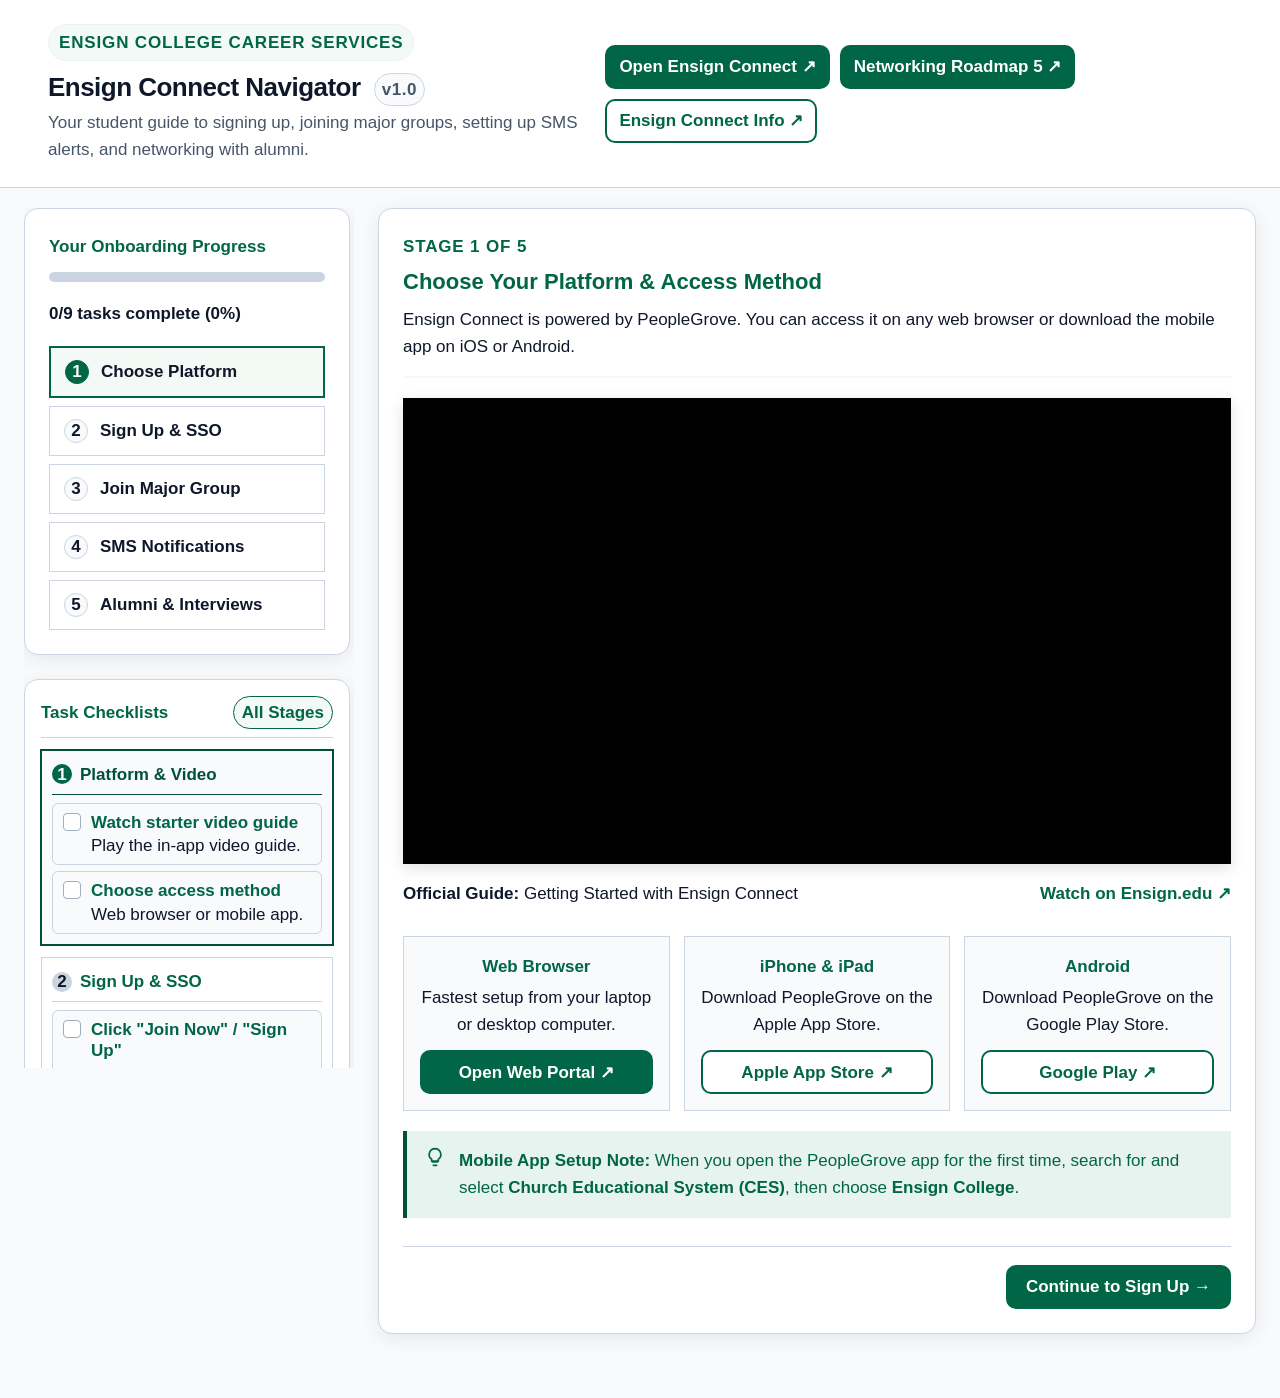
==== commit d6191fc2: "ECC: drop empty icon slots on platform cards; .btn pressed state Co-Authored-By: Claude Opus 5.5 <no" ====
--- a/static/index.html
+++ b/static/index.html
@@ -208,7 +208,6 @@
 
         <div style="display: grid; grid-template-columns: repeat(auto-fit, minmax(220px, 1fr)); gap: 14px; margin-bottom: 20px;">
           <div style="border: 1px solid var(--gray-200); border-radius: var(--radius-sm); padding: 16px; text-align: center; background: var(--gray-50);">
-            <div style="font-size: 28px; margin-bottom: 6px;"></div>
             <strong style="display: block; font-size: var(--text-floor); margin-bottom: 4px; color: var(--navy-900);">Web Browser</strong>
             <p style="font-size: var(--text-floor); color: var(--gray-700); margin-bottom: 12px;">Fastest setup from your laptop or desktop computer.</p>
             <a href="https://ces.peoplegrove.com/hub/ces/organizations/ensign-connect" target="_blank" rel="noopener noreferrer" class="btn btn-primary btn-sm" style="width: 100%;">
@@ -217,7 +216,6 @@
           </div>
 
           <div style="border: 1px solid var(--gray-200); border-radius: var(--radius-sm); padding: 16px; text-align: center; background: var(--gray-50);">
-            <div style="font-size: 28px; margin-bottom: 6px;"></div>
             <strong style="display: block; font-size: var(--text-floor); margin-bottom: 4px; color: var(--navy-900);">iPhone &amp; iPad</strong>
             <p style="font-size: var(--text-floor); color: var(--gray-700); margin-bottom: 12px;">Download PeopleGrove on the Apple App Store.</p>
             <a href="https://apps.apple.com/us/app/peoplegrove/id6737795408" target="_blank" rel="noopener noreferrer" class="btn btn-outline btn-sm" style="width: 100%;">
@@ -226,7 +224,6 @@
           </div>
 
           <div style="border: 1px solid var(--gray-200); border-radius: var(--radius-sm); padding: 16px; text-align: center; background: var(--gray-50);">
-            <div style="font-size: 28px; margin-bottom: 6px;"></div>
             <strong style="display: block; font-size: var(--text-floor); margin-bottom: 4px; color: var(--navy-900);">Android</strong>
             <p style="font-size: var(--text-floor); color: var(--gray-700); margin-bottom: 12px;">Download PeopleGrove on the Google Play Store.</p>
             <a href="https://play.google.com/store/apps/details?id=com.peoplegrove.mobile&hl=en" target="_blank" rel="noopener noreferrer" class="btn btn-outline btn-sm" style="width: 100%;">
--- a/static/styles.css
+++ b/static/styles.css
@@ -335,6 +335,8 @@
   min-height: var(--touch-min);
 }
 
+.btn:active:not(:disabled) { transform: translateY(1px); filter: brightness(0.95); } /* ECC: pressed state */
+
 .btn-primary {
   background: var(--brand);
   color: #fff;
@@ -659,13 +661,14 @@
 }
 
 .sidebar-step-group.active .sidebar-step-badge {
-  background: var(--gold-500);
-  color: var(--navy-900);
+  /* ECC: active = solid brand badge, white number (gold is identity only) */
+  background: var(--brand);
+  color: #fff;
 }
 
 .sidebar-step-group.completed .sidebar-step-badge {
-  background: var(--green-600);
-  color: var(--white);
+  background: var(--success-icon);
+  color: #fff;
 }
 
 .sidebar-checklist {
@@ -760,3 +763,5 @@
 /* ECC touch targets for text links (44px minimum) */
 .ecn-link-list a,
 a.ecn-link { display: inline-flex; align-items: center; min-height: var(--touch-min); }
+/* ECC: form controls do not inherit font by default, so they rendered in Arial */
+button, input, select, textarea { font-family: inherit; }
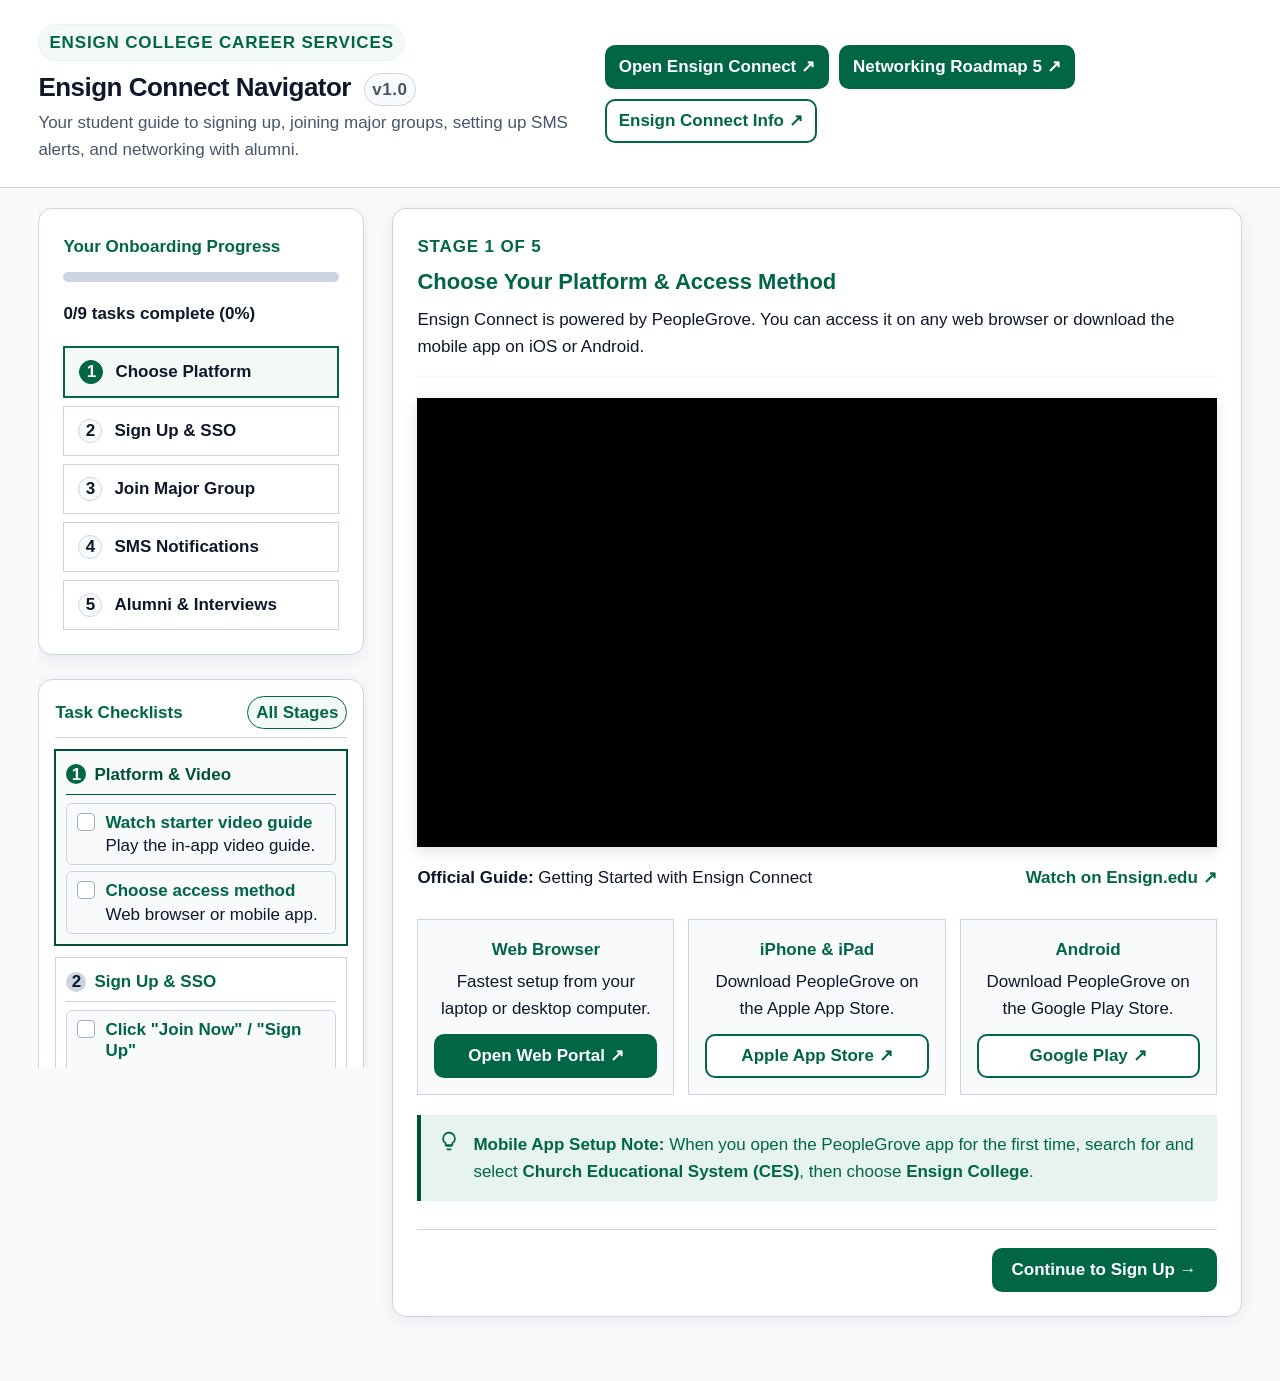
==== commit 3d3c9336: "Apply ECC v2.2 audit enforcement to Connect Navigator" ====
--- a/static/index.html
+++ b/static/index.html
@@ -2,6 +2,7 @@
 <html lang="en">
 <head>
   <meta charset="UTF-8">
+  <link rel="icon" href="/favicon.ico" type="image/x-icon">
   <meta name="viewport" content="width=device-width, initial-scale=1.0">
   <title>Ensign Connect Navigator v1.0 — Ensign College Career Services</title>
   <meta name="description" content="Step-by-step onboarding guide for Ensign College students to sign up for Ensign Connect, join major groups, enable SMS alerts, and connect with alumni.">
@@ -206,7 +207,7 @@
           </div>
         </div>
 
-        <div style="display: grid; grid-template-columns: repeat(auto-fit, minmax(220px, 1fr)); gap: 14px; margin-bottom: 20px;">
+        <div style="display: grid; grid-template-columns: repeat(auto-fit, minmax(min(100%, 220px), 1fr)); gap: 14px; margin-bottom: 20px;">
           <div style="border: 1px solid var(--gray-200); border-radius: var(--radius-sm); padding: 16px; text-align: center; background: var(--gray-50);">
             <strong style="display: block; font-size: var(--text-floor); margin-bottom: 4px; color: var(--navy-900);">Web Browser</strong>
             <p style="font-size: var(--text-floor); color: var(--gray-700); margin-bottom: 12px;">Fastest setup from your laptop or desktop computer.</p>
@@ -414,7 +415,7 @@
           <p style="font-size: var(--text-floor); color: var(--gray-700); margin-bottom: 12px;">
             Review these official handouts for interview questions, preparation checklists, and outreach tips:
           </p>
-          <div style="display: grid; grid-template-columns: repeat(auto-fit, minmax(220px, 1fr)); gap: 12px;">
+          <div style="display: grid; grid-template-columns: repeat(auto-fit, minmax(min(100%, 220px), 1fr)); gap: 12px;">
             <a href="https://lds-business-college.brightspotcdn.com/12/5b/6df443b6489d9c008cb497c2a95f/informational-interviews.pdf?openInDeviceBrowser=true" target="_blank" rel="noopener noreferrer" class="btn btn-outline btn-sm" style="text-align: left; justify-content: flex-start; padding: 10px 14px; font-weight: 600;">
               Informational Interviews Guide ↗
             </a>
@@ -448,7 +449,7 @@
           </p>
 
           <form id="outreach-form">
-            <div style="display: grid; grid-template-columns: repeat(auto-fit, minmax(220px, 1fr)); gap: 14px;">
+            <div style="display: grid; grid-template-columns: repeat(auto-fit, minmax(min(100%, 220px), 1fr)); gap: 14px;">
               <div class="form-group">
                 <label class="form-label" for="outreach-student-name">Your Name</label>
                 <input id="outreach-student-name" type="text" class="form-control" placeholder="e.g. Maria Santos" required>
--- a/static/ecc-tokens.css
+++ b/static/ecc-tokens.css
@@ -78,6 +78,7 @@
 
   /* local overrides: see tokens/overrides.json for the reason behind each */
   --input-border: #64748b;  /* pending-upstream */
+  --border-strong: #64748b;  /* pending-upstream */
   --input-fill: #f1f5f9;  /* rob-decision */
   --gutter: clamp(24px, 3vw, 56px);  /* exemplar */
   --sidebar-width: 232px;  /* exemplar */
--- a/static/ecc-app.css
+++ b/static/ecc-app.css
@@ -164,3 +164,368 @@
   .ecc-field:focus-visible, .ecc-composer textarea:focus-visible { outline-color: Highlight; }
   .ecc-pill, .ecc-chip { border-color: ButtonText; }
 }
+
+/* ECC dashboard pattern. Authored with Coding Helper. */
+
+/* ── Dashboard shell ─────────────────────────────────────────────── */
+.ecc-dash {
+  box-sizing: border-box;
+  width: 100%;
+  padding-inline: var(--gutter);
+  padding-block: var(--space-6) var(--space-7);
+  background: var(--surface-sunken);
+}
+
+/* ── Dashboard header ────────────────────────────────────────────── */
+.ecc-dash__header {
+  display: flex;
+  flex-wrap: wrap;
+  align-items: flex-start;
+  gap: var(--space-4);
+  margin-block-end: var(--space-6);
+  min-width: 0;
+}
+
+.ecc-dash__titles {
+  flex: 1 1 min(100%, 480px);
+  min-width: 0;
+}
+
+.ecc-dash__title {
+  font-family: var(--font-sans);
+  font-size: var(--text-heading-lg);
+  font-weight: 700;
+  line-height: 1.2;
+  color: var(--ink);
+  margin: 0 0 var(--space-2);
+  overflow-wrap: anywhere;
+}
+
+.ecc-dash__subtitle {
+  font-family: var(--font-sans);
+  font-size: var(--text-body);
+  font-weight: 400;
+  line-height: var(--leading-body);
+  color: var(--ink-muted);
+  margin: 0;
+  overflow-wrap: anywhere;
+}
+
+/* ── Metrics strip ───────────────────────────────────────────────── */
+.ecc-dash__metrics {
+  display: flex;
+  flex-wrap: wrap;
+  gap: var(--space-3);
+  align-items: flex-start;
+  min-width: 0;
+}
+
+.ecc-dash__metric {
+  display: flex;
+  flex-direction: column;
+  align-items: center;
+  gap: var(--space-2);
+  background: var(--surface);
+  border: 1px solid var(--border);
+  border-radius: var(--radius-md);
+  padding: var(--space-3) var(--space-4);
+  min-width: 0;
+}
+
+.ecc-dash__metric-value {
+  font-family: var(--font-sans);
+  font-size: var(--text-heading-md);
+  font-weight: 700;
+  color: var(--ink);
+  line-height: 1.1;
+  overflow-wrap: anywhere;
+}
+
+.ecc-dash__metric-label {
+  font-family: var(--font-sans);
+  font-size: max(17px, var(--text-caption));
+  font-weight: 500;
+  color: var(--ink-muted);
+  overflow-wrap: anywhere;
+  text-align: center;
+}
+
+/* ── Section ─────────────────────────────────────────────────────── */
+.ecc-dash-section {
+  margin-block-end: var(--space-7);
+  min-width: 0;
+}
+
+.ecc-dash-section__heading-row {
+  display: flex;
+  flex-wrap: wrap;
+  align-items: baseline;
+  gap: var(--space-3);
+  margin-block-end: var(--space-3);
+  min-width: 0;
+}
+
+.ecc-dash-section__heading {
+  font-family: var(--font-sans);
+  font-size: var(--text-heading-md);
+  font-weight: 600;
+  color: var(--ink);
+  margin: 0;
+  line-height: 1.25;
+  overflow-wrap: anywhere;
+  min-width: 0;
+}
+
+.ecc-dash-section__count {
+  font-family: var(--font-sans);
+  font-size: max(17px, var(--text-caption));
+  font-weight: 500;
+  color: var(--ink-muted);
+  white-space: nowrap;
+  flex-shrink: 0;
+}
+
+.ecc-dash-section__rule {
+  border: none;
+  border-block-start: 1px solid var(--brand);
+  margin: 0 0 var(--space-4);
+}
+
+/* ── Grid ────────────────────────────────────────────────────────── */
+.ecc-dash-grid {
+  display: grid;
+  grid-template-columns: repeat(auto-fit, minmax(min(100%, 320px), 1fr));
+  gap: var(--space-4);
+  min-width: 0;
+}
+
+.ecc-dash-grid > * {
+  min-width: 0;
+}
+
+/* ── Tool card ───────────────────────────────────────────────────── */
+.ecc-tool-card {
+  display: flex;
+  flex-direction: column;
+  gap: var(--space-3);
+  background: var(--surface);
+  border: 1px solid var(--border);
+  border-radius: var(--radius-lg);
+  box-shadow: var(--shadow-card);
+  padding: var(--space-4);
+  min-width: 0;
+}
+
+/* icon */
+.ecc-tool-card__icon {
+  display: flex;
+  align-items: center;
+  color: var(--ink-muted);
+  min-width: 0;
+  flex-shrink: 0;
+}
+
+.ecc-tool-card__icon svg {
+  display: block;
+  width: 2rem;
+  height: 2rem;
+  flex-shrink: 0;
+}
+
+/* status badge */
+.ecc-tool-card__status {
+  display: inline-flex;
+  align-items: center;
+  align-self: flex-start;
+  font-family: var(--font-sans);
+  font-size: max(17px, var(--text-caption));
+  font-weight: 600;
+  line-height: 1;
+  border-radius: var(--radius-pill);
+  padding: 4px var(--space-3);
+  min-width: 0;
+  overflow-wrap: anywhere;
+}
+
+.ecc-tool-card__status--success {
+  background: var(--success-bg);
+  color: var(--success-text);
+  border: 1px solid var(--success-border);
+}
+
+.ecc-tool-card__status--preview {
+  background: var(--brand-tint);
+  color: var(--brand);
+  border: 1px solid var(--border-strong);
+}
+
+/* card body */
+.ecc-tool-card__body {
+  display: flex;
+  flex-direction: column;
+  gap: var(--space-2);
+  flex: 1 1 auto;
+  min-width: 0;
+}
+
+.ecc-tool-card__body > * {
+  min-width: 0;
+}
+
+.ecc-tool-card__title {
+  font-family: var(--font-sans);
+  font-size: var(--text-heading-md);
+  font-weight: 600;
+  color: var(--ink);
+  margin: 0;
+  line-height: 1.25;
+  overflow-wrap: anywhere;
+}
+
+.ecc-tool-card__description {
+  font-family: var(--font-sans);
+  font-size: var(--text-body);
+  font-weight: 400;
+  color: var(--ink-muted);
+  margin: 0;
+  line-height: var(--leading-body);
+  overflow-wrap: anywhere;
+}
+
+/* primary action link — 44 px touch target, all states */
+.ecc-tool-card__action {
+  display: inline-flex;
+  align-items: center;
+  justify-content: center;
+  align-self: flex-start;
+  margin-block-start: auto;
+  min-height: var(--touch-min, 44px);
+  padding-inline: var(--space-4);
+  padding-block: var(--space-3);
+  border-radius: var(--radius-md);
+  background: var(--brand);
+  color: var(--surface);
+  font-family: var(--font-sans);
+  font-size: var(--text-body);
+  font-weight: 600;
+  line-height: 1;
+  text-decoration: none;
+  border: 2px solid transparent;
+  cursor: pointer;
+  overflow-wrap: anywhere;
+  min-width: 0;
+  transition: background 0.14s ease, border-color 0.14s ease;
+}
+
+.ecc-tool-card__action:hover {
+  background: var(--brand-hover);
+}
+
+.ecc-tool-card__action:active {
+  background: var(--brand-hover);
+  filter: brightness(0.9);
+}
+
+.ecc-tool-card__action:focus-visible {
+  outline: 3px solid var(--brand);
+  outline-offset: 3px;
+  background: var(--brand);
+}
+
+.ecc-tool-card__action[aria-disabled="true"],
+.ecc-tool-card__action:disabled {
+  background: var(--border-strong);
+  color: var(--ink-muted);
+  cursor: not-allowed;
+  pointer-events: none;
+  border-color: transparent;
+}
+
+.ecc-tool-card__action[aria-current="true"],
+.ecc-tool-card__action[aria-current="page"] {
+  background: var(--brand-hover);
+  border-color: var(--border-strong);
+  color: var(--surface);
+}
+
+/* ── Detail body ─────────────────────────────────────────────────── */
+.ecc-dash__detail-body {
+  display: flex;
+  flex-direction: column;
+  gap: var(--space-3);
+  min-width: 0;
+}
+
+.ecc-dash__detail-body p {
+  font-family: var(--font-sans);
+  font-size: var(--text-body);
+  font-weight: 400;
+  color: var(--ink);
+  line-height: var(--leading-body);
+  margin: 0;
+  overflow-wrap: anywhere;
+  min-width: 0;
+}
+
+.ecc-dash__detail-body strong {
+  font-weight: 600;
+  color: var(--ink);
+}
+
+/* ── Forced colors (Windows High Contrast) ───────────────────────── */
+@media (forced-colors: active) {
+  .ecc-tool-card {
+    border: 2px solid ButtonText;
+    forced-color-adjust: none;
+    background: Canvas;
+  }
+
+  .ecc-tool-card__title,
+  .ecc-tool-card__description,
+  .ecc-dash__title,
+  .ecc-dash__subtitle {
+    color: CanvasText;
+  }
+
+  .ecc-tool-card__icon {
+    color: ButtonText;
+  }
+
+  .ecc-tool-card__status--success,
+  .ecc-tool-card__status--preview {
+    forced-color-adjust: none;
+    background: Canvas;
+    color: CanvasText;
+    border: 1px solid ButtonText;
+  }
+
+  .ecc-tool-card__action {
+    forced-color-adjust: none;
+    background: ButtonFace;
+    color: ButtonText;
+    border: 2px solid ButtonText;
+  }
+
+  .ecc-tool-card__action:hover,
+  .ecc-tool-card__action:focus-visible {
+    background: Highlight;
+    color: HighlightText;
+    border-color: Highlight;
+  }
+
+  .ecc-tool-card__action[aria-disabled="true"],
+  .ecc-tool-card__action:disabled {
+    background: GrayText;
+    color: Canvas;
+    border-color: GrayText;
+  }
+
+  .ecc-dash__metric {
+    border: 1px solid ButtonText;
+    background: Canvas;
+  }
+
+  .ecc-dash-section__rule {
+    border-block-start-color: ButtonText;
+  }
+}
--- a/static/styles.css
+++ b/static/styles.css
@@ -43,15 +43,15 @@
 .header {
   background: var(--surface);
   color: var(--ink);
-  padding: 24px 20px;
+  padding: 24px 0;
   border-bottom: 1px solid var(--border);
 }
 
 .header-container {
   width: 100%;
-  max-width: 1560px;
+  max-width: 100vw;
   margin: 0 auto;
-  padding: 0 16px;
+  padding: 0 var(--gutter);
   display: flex;
   flex-direction: column;
   gap: 14px;
@@ -62,7 +62,7 @@
     flex-direction: row;
     align-items: center;
     justify-content: space-between;
-    padding: 0 28px;
+    padding: 0 var(--gutter);
   }
 }
 
@@ -102,9 +102,9 @@
 /* Container - Responsive Full Width */
 .main-content {
   width: 100%;
-  max-width: 1560px;
+  max-width: 100vw;
   margin: 20px auto 40px auto;
-  padding: 0 16px;
+  padding: 0 var(--gutter);
   display: grid;
   grid-template-columns: 1fr;
   gap: 20px;
@@ -113,7 +113,7 @@
 @media (min-width: 992px) {
   .main-content {
     grid-template-columns: 330px 1fr;
-    padding: 0 24px;
+    padding: 0 var(--gutter);
     gap: 24px;
     align-items: start;
   }
@@ -122,7 +122,7 @@
 @media (min-width: 1300px) {
   .main-content {
     grid-template-columns: 360px 1fr;
-    padding: 0 32px;
+    padding: 0 var(--gutter);
     gap: 28px;
   }
 }
@@ -241,9 +241,9 @@
 }
 
 .nav-step-btn.completed .step-num {
-  background: var(--success-icon);
+  background: var(--success-text); /* 7:1 with the white numeral, #16a34a was 3.3:1 */
   color: #fff;
-  border-color: var(--success-icon);
+  border-color: var(--success-text);
 }
 
 /* Step Content Sections */
@@ -667,7 +667,7 @@
 }
 
 .sidebar-step-group.completed .sidebar-step-badge {
-  background: var(--success-icon);
+  background: var(--success-text);
   color: #fff;
 }
 
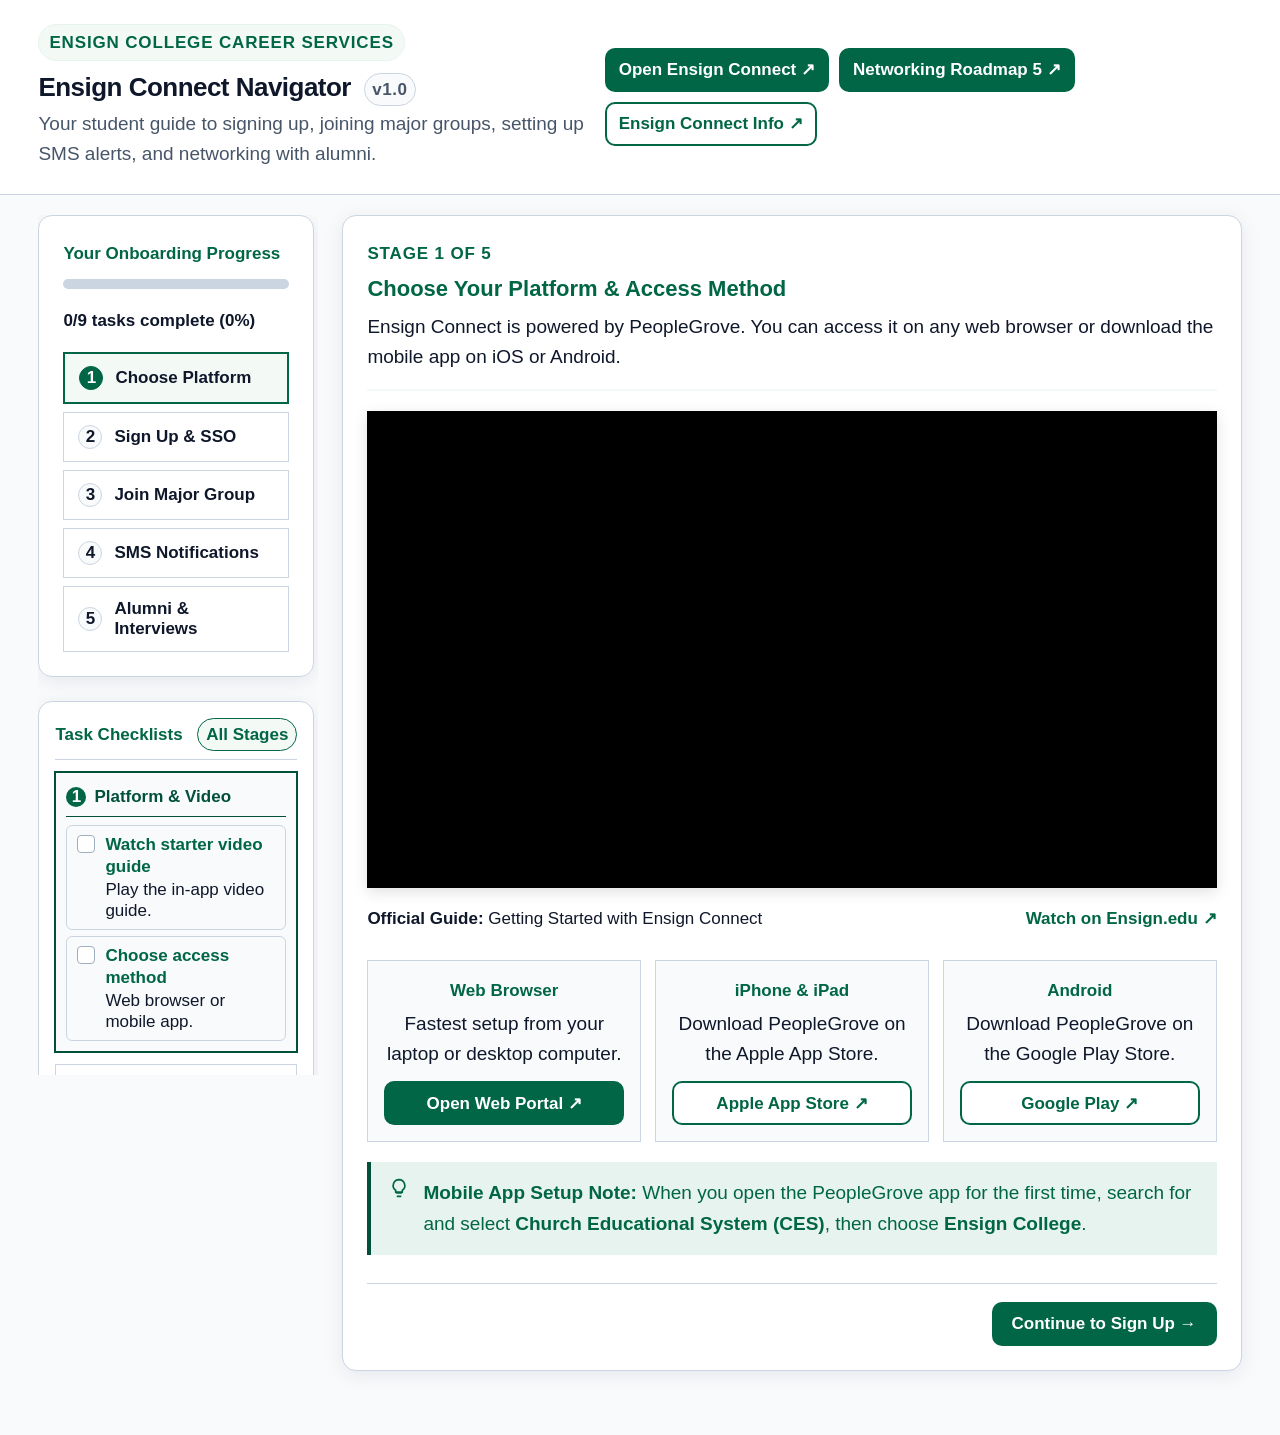
==== commit 48cc6732: "Raise main-column body copy to 19px and bring the sidebar within the ECC ceiling Addresses findings " ====
--- a/static/index.html
+++ b/static/index.html
@@ -94,9 +94,9 @@
 
       <!-- Checklists: Always Displayed on the Left -->
       <div class="card" style="padding: 16px;">
-        <div style="display: flex; justify-content: space-between; align-items: center; margin-bottom: 12px; border-bottom: 1px solid var(--gray-200); padding-bottom: 8px;">
+        <div style="display: flex; flex-wrap: wrap; gap: 8px; justify-content: space-between; align-items: center; margin-bottom: 12px; border-bottom: 1px solid var(--gray-200); padding-bottom: 8px;">
           <strong style="font-size: var(--text-floor); color: var(--navy-900);">Task Checklists</strong>
-          <span style="font-size: var(--text-floor); font-weight: 700; color: var(--navy-900); background: var(--gold-100); border: 1px solid var(--gold-500); padding: 2px 8px; border-radius: 999px;">All Stages</span>
+          <span style="font-size: var(--text-floor); font-weight: 700; color: var(--navy-900); background: var(--gold-100); border: 1px solid var(--gold-500); padding: 2px 8px; border-radius: 999px; white-space: nowrap;">All Stages</span>
         </div>
 
         <div class="sidebar-checklists-wrapper">
@@ -210,7 +210,7 @@
         <div style="display: grid; grid-template-columns: repeat(auto-fit, minmax(min(100%, 220px), 1fr)); gap: 14px; margin-bottom: 20px;">
           <div style="border: 1px solid var(--gray-200); border-radius: var(--radius-sm); padding: 16px; text-align: center; background: var(--gray-50);">
             <strong style="display: block; font-size: var(--text-floor); margin-bottom: 4px; color: var(--navy-900);">Web Browser</strong>
-            <p style="font-size: var(--text-floor); color: var(--gray-700); margin-bottom: 12px;">Fastest setup from your laptop or desktop computer.</p>
+            <p style="font-size: var(--text-body); color: var(--gray-700); margin-bottom: 12px;">Fastest setup from your laptop or desktop computer.</p>
             <a href="https://ces.peoplegrove.com/hub/ces/organizations/ensign-connect" target="_blank" rel="noopener noreferrer" class="btn btn-primary btn-sm" style="width: 100%;">
               Open Web Portal ↗
             </a>
@@ -218,7 +218,7 @@
 
           <div style="border: 1px solid var(--gray-200); border-radius: var(--radius-sm); padding: 16px; text-align: center; background: var(--gray-50);">
             <strong style="display: block; font-size: var(--text-floor); margin-bottom: 4px; color: var(--navy-900);">iPhone &amp; iPad</strong>
-            <p style="font-size: var(--text-floor); color: var(--gray-700); margin-bottom: 12px;">Download PeopleGrove on the Apple App Store.</p>
+            <p style="font-size: var(--text-body); color: var(--gray-700); margin-bottom: 12px;">Download PeopleGrove on the Apple App Store.</p>
             <a href="https://apps.apple.com/us/app/peoplegrove/id6737795408" target="_blank" rel="noopener noreferrer" class="btn btn-outline btn-sm" style="width: 100%;">
               Apple App Store ↗
             </a>
@@ -226,7 +226,7 @@
 
           <div style="border: 1px solid var(--gray-200); border-radius: var(--radius-sm); padding: 16px; text-align: center; background: var(--gray-50);">
             <strong style="display: block; font-size: var(--text-floor); margin-bottom: 4px; color: var(--navy-900);">Android</strong>
-            <p style="font-size: var(--text-floor); color: var(--gray-700); margin-bottom: 12px;">Download PeopleGrove on the Google Play Store.</p>
+            <p style="font-size: var(--text-body); color: var(--gray-700); margin-bottom: 12px;">Download PeopleGrove on the Google Play Store.</p>
             <a href="https://play.google.com/store/apps/details?id=com.peoplegrove.mobile&hl=en" target="_blank" rel="noopener noreferrer" class="btn btn-outline btn-sm" style="width: 100%;">
               Google Play ↗
             </a>
@@ -267,7 +267,7 @@
 
         <div style="background: var(--white); border: 1px solid var(--gray-200); border-radius: var(--radius-sm); padding: 18px; margin: 16px 0;">
           <h3 style="font-size: var(--text-floor); color: var(--navy-900); margin-bottom: 12px;">Sign-Up Flow Walkthrough</h3>
-          <ol style="padding-left: 20px; display: flex; flex-direction: column; gap: 10px; font-size: var(--text-floor); color: var(--gray-700);">
+          <ol style="padding-left: 20px; display: flex; flex-direction: column; gap: 10px; font-size: var(--text-body); color: var(--gray-700);">
             <li>Go to the <a href="https://ces.peoplegrove.com/hub/ces/organizations/ensign-connect" target="_blank" rel="noopener noreferrer" style="color: var(--brand); font-weight: 700;">Ensign Connect Portal</a>.</li>
             <li>Click the gold <strong>"Join Now"</strong> or <strong>"Sign Up"</strong> button in the welcome banner.</li>
             <li>Select <strong>"Sign in with school ID"</strong>.</li>
@@ -310,7 +310,7 @@
 
         <div style="background: var(--white); border: 1px solid var(--gray-200); border-radius: var(--radius-sm); padding: 18px; margin: 16px 0;">
           <h3 style="font-size: var(--text-floor); color: var(--navy-900); margin-bottom: 8px;">Key Controls to Look For</h3>
-          <ul style="padding-left: 20px; display: flex; flex-direction: column; gap: 8px; font-size: var(--text-floor); color: var(--gray-700);">
+          <ul style="padding-left: 20px; display: flex; flex-direction: column; gap: 8px; font-size: var(--text-body); color: var(--gray-700);">
             <li><strong>Green "Join" Button:</strong> Click this to officially enter the group for your degree program.</li>
             <li><strong>Blue "Members" Tab:</strong> View enrolled students, alumni mentors, and faculty members in your department.</li>
             <li><strong>Blue "Discussion" Tab:</strong> Post career questions, read job/internship leads, and engage with the community.</li>
@@ -361,7 +361,7 @@
         </div>
 
         <div style="background: var(--white); border: 1px solid var(--gray-200); border-radius: var(--radius-sm); padding: 32px 20px; margin: 24px 0; text-align: center;">
-          <p style="font-size: var(--text-floor); color: var(--gray-700); margin-bottom: 20px; max-width: 560px; margin-left: auto; margin-right: auto;">
+          <p style="font-size: var(--text-body); color: var(--gray-700); margin-bottom: 20px; max-width: 560px; margin-left: auto; margin-right: auto;">
             Ensign Connect opens directly to your Notification Preferences where you can enter your mobile phone number and toggle SMS text alerts on.
           </p>
           <a id="sms-pref-link" href="https://ces.peoplegrove.com/preferences/notifications" target="_blank" rel="noopener noreferrer" class="btn btn-accent" style="padding: 12px 26px; font-size: var(--text-floor); font-weight: 700;">
@@ -397,7 +397,7 @@
           <div>
             <div style="font-size: var(--text-floor); font-weight: 700; color: #7a5c00; text-transform: uppercase; letter-spacing: 0.05em; margin-bottom: 3px;">Essential PeopleGrove Module</div>
             <h3 style="font-size: var(--text-floor); color: var(--navy-900); margin: 0 0 4px 0;">Roadmap 5: Networking &amp; Job Search</h3>
-            <p style="font-size: var(--text-floor); color: var(--gray-700); margin: 0; max-width: 650px;">
+            <p style="font-size: var(--text-body); color: var(--gray-700); margin: 0; max-width: 650px;">
               Master informational interviews, outreach message etiquette, and professional networking strategies through the official CES Roadmap.
             </p>
           </div>
@@ -412,7 +412,7 @@
             <h3 style="font-size: var(--text-floor); color: var(--navy-900);">Official Informational Interview Tip Guides</h3>
             <span style="font-size: var(--text-floor); color: var(--gold-600); font-weight: 700; text-transform: uppercase;">Official PDF Guides</span>
           </div>
-          <p style="font-size: var(--text-floor); color: var(--gray-700); margin-bottom: 12px;">
+          <p style="font-size: var(--text-body); color: var(--gray-700); margin-bottom: 12px;">
             Review these official handouts for interview questions, preparation checklists, and outreach tips:
           </p>
           <div style="display: grid; grid-template-columns: repeat(auto-fit, minmax(min(100%, 220px), 1fr)); gap: 12px;">
@@ -431,8 +431,8 @@
         <!-- Informational Interview Handout Reference -->
         <div style="background: var(--white); border: 1px solid var(--gray-200); border-radius: var(--radius-sm); padding: 18px; margin: 16px 0;">
           <h3 style="font-size: var(--text-floor); color: var(--navy-900); margin-bottom: 8px;">Core Informational Interview Questions (from ENS 101 Handout)</h3>
-          <p style="font-size: var(--text-floor); color: var(--gray-700); margin-bottom: 12px;">Use these questions when conducting a 15-minute informational interview:</p>
-          <ul style="padding-left: 20px; display: flex; flex-direction: column; gap: 8px; font-size: var(--text-floor); color: var(--gray-700);">
+          <p style="font-size: var(--text-body); color: var(--gray-700); margin-bottom: 12px;">Use these questions when conducting a 15-minute informational interview:</p>
+          <ul style="padding-left: 20px; display: flex; flex-direction: column; gap: 8px; font-size: var(--text-body); color: var(--gray-700);">
             <li>How did your coursework and certificates at Ensign College help you launch your career?</li>
             <li>What does a typical day look like in your current role?</li>
             <li>Which technical tools, skills, or certifications do you look for in entry-level candidates?</li>
@@ -444,7 +444,7 @@
         <!-- Outreach Generator -->
         <div style="background: var(--gray-50); border: 1px solid var(--gray-300); border-radius: var(--radius-sm); padding: 20px; margin: 20px 0;">
           <h3 style="font-size: var(--text-floor); color: var(--navy-900); margin-bottom: 6px;">Outreach Message Generator</h3>
-          <p style="font-size: var(--text-floor); color: var(--gray-700); margin-bottom: 16px;">
+          <p style="font-size: var(--text-body); color: var(--gray-700); margin-bottom: 16px;">
             Fill in your details to create a polite, professional connection request ready to send on Ensign Connect:
           </p>
 
--- a/static/styles.css
+++ b/static/styles.css
@@ -33,6 +33,7 @@
 
 body {
   font-family: var(--font-main);
+  font-size: var(--text-body);
   background-color: var(--gray-50);
   color: var(--gray-900);
   line-height: 1.6;
@@ -89,7 +90,7 @@
 
 .header-subtitle {
   color: var(--ink-muted);
-  font-size: 17px;
+  font-size: var(--text-body);
   max-width: 600px;
 }
 
@@ -112,7 +113,10 @@
 
 @media (min-width: 992px) {
   .main-content {
-    grid-template-columns: 330px 1fr;
+    /* 280px is the ECC ceiling for the rail (--sidebar-width is 232px).
+       This app's rail carries the task checklist, which wraps every nav
+       label and the Task Checklists header at 232px. */
+    grid-template-columns: 280px 1fr;
     padding: 0 var(--gutter);
     gap: 24px;
     align-items: start;
@@ -121,7 +125,10 @@
 
 @media (min-width: 1300px) {
   .main-content {
-    grid-template-columns: 360px 1fr;
+    /* 280px is the ECC ceiling for the rail (--sidebar-width is 232px).
+       This app's rail carries the task checklist, which wraps every nav
+       label and the Task Checklists header at 232px. */
+    grid-template-columns: 280px 1fr;
     padding: 0 var(--gutter);
     gap: 28px;
   }
@@ -144,6 +151,16 @@
   max-height: calc(100vh - 40px);
   overflow-y: auto;
   padding-right: 4px;
+}
+
+/* Stacked navigation must not cover the following content on phones/tablets. */
+@media (max-width: 991px) {
+  .sidebar {
+    position: static;
+    max-height: none;
+    overflow: visible;
+    padding-right: 0;
+  }
 }
 
 /* Custom scrollbar for sidebar */
@@ -278,7 +295,7 @@
 
 .step-description {
   color: var(--gray-700);
-  font-size: 17px;
+  font-size: var(--text-body);
   margin-top: 6px;
 }
 
@@ -290,7 +307,7 @@
   display: flex;
   gap: 14px;
   align-items: flex-start;
-  font-size: 17px;
+  font-size: var(--text-body);
 }
 
 .callout-info {
@@ -442,7 +459,7 @@
 
 .check-item-title {
   font-weight: 700;
-  font-size: 17px;
+  font-size: var(--text-body);
   color: var(--navy-900);
 }
 
